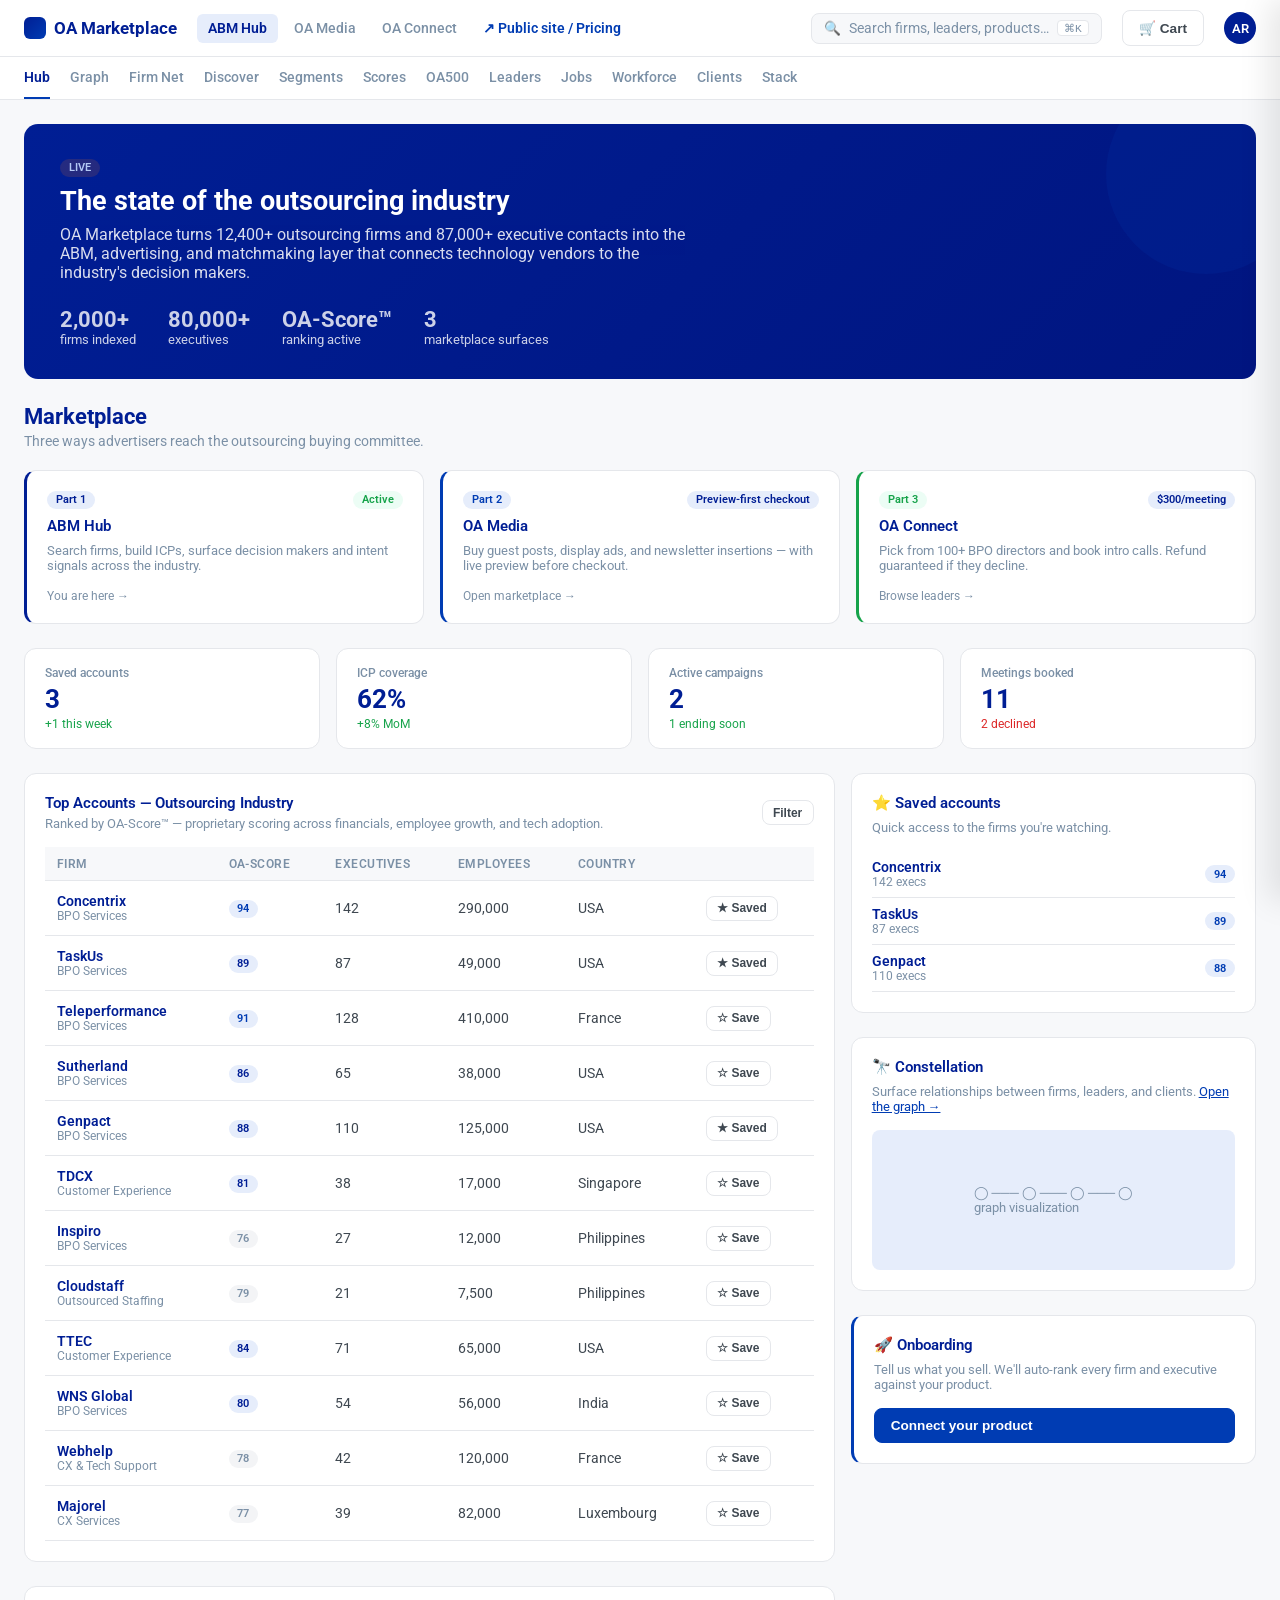
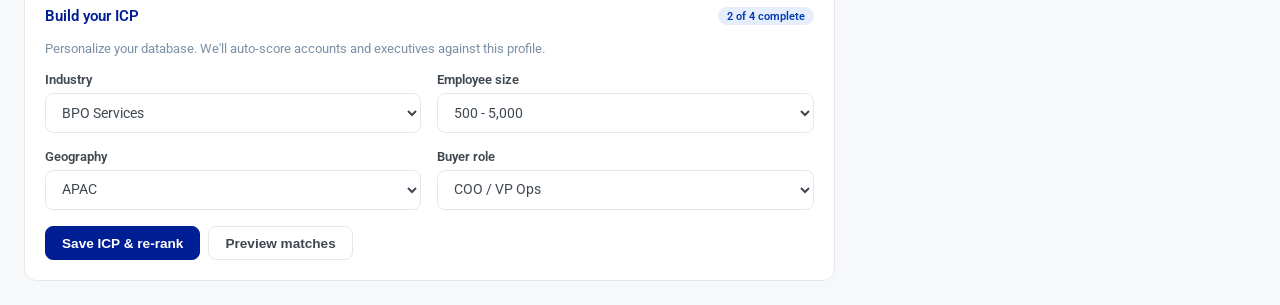
==== index.html @ 130de2b9 "Initial OA Marketplace prototype" ====
<!doctype html>
<html lang="en">
<head>
  <meta charset="utf-8" />
  <title>OA Marketplace — ABM Hub</title>
  <meta name="viewport" content="width=device-width, initial-scale=1" />
  <link rel="preconnect" href="https://fonts.googleapis.com">
  <link rel="preconnect" href="https://fonts.gstatic.com" crossorigin>
  <link href="https://fonts.googleapis.com/css2?family=Roboto:wght@400;500;700;900&display=swap" rel="stylesheet">
  <link rel="stylesheet" href="shared.css" />
</head>
<body>
  <div id="oa-topbar-mount"></div>

  <div class="oa-subnav">
    <div class="oa-subnav-inner">
      <a href="#" class="active" onclick="event.preventDefault();showHubTab('hub')">Hub</a>
      <a href="#" onclick="event.preventDefault();showHubTab('graph')">Graph</a>
      <a href="#" onclick="event.preventDefault();showHubTab('firmnet')">Firm Net</a>
      <a href="#" onclick="event.preventDefault();showHubTab('discover')">Discover</a>
      <a href="#" onclick="event.preventDefault();showHubTab('segments')">Segments</a>
      <a href="#" onclick="event.preventDefault();showHubTab('scores')">Scores</a>
      <a href="#" onclick="event.preventDefault();showHubTab('oa500')">OA500</a>
      <a href="#" onclick="event.preventDefault();showHubTab('leaders')">Leaders</a>
      <a href="#" onclick="event.preventDefault();showHubTab('jobs')">Jobs</a>
      <a href="#" onclick="event.preventDefault();showHubTab('workforce')">Workforce</a>
      <a href="#" onclick="event.preventDefault();showHubTab('clients')">Clients</a>
      <a href="#" onclick="event.preventDefault();showHubTab('stack')">Stack</a>
    </div>
  </div>

  <div class="oa-page">

    <!-- Hub tab content -->
    <div id="hub-tab" class="hub-tab">
      <div class="oa-hero">
        <span class="oa-badge oa-badge-orange" style="background:rgba(249,115,22,0.15);color:#B3C8F5">LIVE</span>
        <h1 style="margin-top:0.5rem">The state of the outsourcing industry</h1>
        <p>OA Marketplace turns 12,400+ outsourcing firms and 87,000+ executive contacts into the ABM, advertising, and matchmaking layer that connects technology vendors to the industry's decision makers.</p>
        <div class="oa-hero-stats">
          <div class="oa-hero-stat"><strong>2,000+</strong>firms indexed</div>
          <div class="oa-hero-stat"><strong>80,000+</strong>executives</div>
          <div class="oa-hero-stat"><strong>OA-Score™</strong>ranking active</div>
          <div class="oa-hero-stat"><strong>3</strong>marketplace surfaces</div>
        </div>
      </div>

      <!-- Marketplace shortcuts -->
      <h2 class="oa-section-title">Marketplace</h2>
      <p class="oa-section-sub">Three ways advertisers reach the outsourcing buying committee.</p>
      <div class="oa-grid oa-grid-3 oa-mb-3">
        <a href="index.html" class="oa-card" style="text-decoration:none;border-left:3px solid #001E94">
          <div class="oa-flex-between oa-mb-1">
            <span class="oa-badge">Part 1</span>
            <span class="oa-badge oa-badge-green">Active</span>
          </div>
          <h3 class="oa-card-title">ABM Hub</h3>
          <p class="oa-card-sub">Search firms, build ICPs, surface decision makers and intent signals across the industry.</p>
          <div class="oa-text-xs oa-text-muted">You are here →</div>
        </a>
        <a href="marketplace.html" class="oa-card" style="text-decoration:none;border-left:3px solid #003CB3">
          <div class="oa-flex-between oa-mb-1">
            <span class="oa-badge oa-badge-orange">Part 2</span>
            <span class="oa-badge">Preview-first checkout</span>
          </div>
          <h3 class="oa-card-title">OA Media</h3>
          <p class="oa-card-sub">Buy guest posts, display ads, and newsletter insertions — with live preview before checkout.</p>
          <div class="oa-text-xs oa-text-muted">Open marketplace →</div>
        </a>
        <a href="meetings.html" class="oa-card" style="text-decoration:none;border-left:3px solid #16A34A">
          <div class="oa-flex-between oa-mb-1">
            <span class="oa-badge oa-badge-green">Part 3</span>
            <span class="oa-badge">$300/meeting</span>
          </div>
          <h3 class="oa-card-title">OA Connect</h3>
          <p class="oa-card-sub">Pick from 100+ BPO directors and book intro calls. Refund guaranteed if they decline.</p>
          <div class="oa-text-xs oa-text-muted">Browse leaders →</div>
        </a>
      </div>

      <!-- Stats -->
      <div class="oa-grid oa-grid-4 oa-mb-3">
        <div class="oa-stat">
          <div class="oa-stat-label">Saved accounts</div>
          <div class="oa-stat-value">3</div>
          <div class="oa-stat-delta">+1 this week</div>
        </div>
        <div class="oa-stat">
          <div class="oa-stat-label">ICP coverage</div>
          <div class="oa-stat-value">62%</div>
          <div class="oa-stat-delta">+8% MoM</div>
        </div>
        <div class="oa-stat">
          <div class="oa-stat-label">Active campaigns</div>
          <div class="oa-stat-value">2</div>
          <div class="oa-stat-delta">1 ending soon</div>
        </div>
        <div class="oa-stat">
          <div class="oa-stat-label">Meetings booked</div>
          <div class="oa-stat-value">11</div>
          <div class="oa-stat-delta down">2 declined</div>
        </div>
      </div>

      <!-- Two-column main area -->
      <div class="oa-grid oa-grid-3" style="grid-template-columns: 2fr 1fr">

        <!-- Accounts column -->
        <div>
          <div class="oa-card">
            <div class="oa-flex-between oa-mb-2">
              <div>
                <h3 class="oa-card-title" style="margin:0">Top Accounts — Outsourcing Industry</h3>
                <p class="oa-card-sub" style="margin:0.25rem 0 0 0">Ranked by OA-Score™ — proprietary scoring across financials, employee growth, and tech adoption.</p>
              </div>
              <button class="oa-btn oa-btn-sm">Filter</button>
            </div>
            <table class="oa-table">
              <thead><tr><th>Firm</th><th>OA-Score</th><th>Executives</th><th>Employees</th><th>Country</th><th></th></tr></thead>
              <tbody id="accounts-tbody"></tbody>
            </table>
          </div>

          <!-- ICP Builder -->
          <div class="oa-card oa-mt-3">
            <div class="oa-flex-between oa-mb-2">
              <h3 class="oa-card-title" style="margin:0">Build your ICP</h3>
              <span class="oa-badge oa-badge-orange">2 of 4 complete</span>
            </div>
            <p class="oa-card-sub">Personalize your database. We'll auto-score accounts and executives against this profile.</p>
            <div class="oa-grid oa-grid-2">
              <div><label class="oa-label">Industry</label><select class="oa-select"><option>BPO Services</option><option>Customer Experience</option><option>IT Outsourcing</option><option>F&A Outsourcing</option></select></div>
              <div><label class="oa-label">Employee size</label><select class="oa-select"><option>500 - 5,000</option><option>5,000 - 50,000</option><option>50,000+</option></select></div>
              <div><label class="oa-label">Geography</label><select class="oa-select"><option>APAC</option><option>EMEA</option><option>Americas</option><option>Global</option></select></div>
              <div><label class="oa-label">Buyer role</label><select class="oa-select"><option>COO / VP Ops</option><option>CX leader</option><option>Procurement</option><option>WFM lead</option></select></div>
            </div>
            <div class="oa-mt-2 oa-flex-center">
              <button class="oa-btn oa-btn-primary">Save ICP & re-rank</button>
              <button class="oa-btn">Preview matches</button>
            </div>
          </div>
        </div>

        <!-- Right rail -->
        <div>
          <div class="oa-card">
            <h3 class="oa-card-title">⭐ Saved accounts</h3>
            <p class="oa-card-sub">Quick access to the firms you're watching.</p>
            <div id="saved-list"></div>
          </div>

          <div class="oa-card oa-mt-3">
            <h3 class="oa-card-title">🔭 Constellation</h3>
            <p class="oa-card-sub">Surface relationships between firms, leaders, and clients. <a href="#" style="color:var(--oa-orange)">Open the graph →</a></p>
            <div style="height:140px;background:linear-gradient(135deg,var(--oa-navy-50),var(--oa-orange-50));border-radius:8px;display:flex;align-items:center;justify-content:center;color:var(--oa-muted);font-size:0.8rem">
              ◯ ─── ◯ ─── ◯ ─── ◯<br>graph visualization
            </div>
          </div>

          <div class="oa-card oa-mt-3" style="border-left:3px solid var(--oa-orange)">
            <h3 class="oa-card-title">🚀 Onboarding</h3>
            <p class="oa-card-sub">Tell us what you sell. We'll auto-rank every firm and executive against your product.</p>
            <button class="oa-btn oa-btn-accent oa-w-full">Connect your product</button>
          </div>
        </div>
      </div>
    </div>

    <!-- Other tab content (stub) -->
    <div id="other-tab" class="hub-tab" style="display:none">
      <div class="oa-card" style="text-align:center;padding:4rem 2rem">
        <h2 class="oa-section-title" id="other-tab-title">Section</h2>
        <p class="oa-section-sub">This tab exists in the production build. The prototype focuses on Hub + the two marketplace surfaces.</p>
        <button class="oa-btn oa-btn-primary" onclick="showHubTab('hub')">← Back to Hub</button>
      </div>
    </div>

  </div>

  <div id="oa-cart-drawer-mount"></div>

  <script src="shared.js"></script>
  <script>
    initShell('hub');

    // Populate accounts table
    const tbody = document.getElementById('accounts-tbody');
    tbody.innerHTML = ACCOUNTS.map(a => `
      <tr>
        <td>
          <div style="font-weight:600;color:var(--oa-navy)">${a.name}</div>
          <div class="oa-text-xs oa-text-muted">${a.industry}</div>
        </td>
        <td>
          <span class="oa-badge ${a.score >= 90 ? 'oa-badge-orange' : a.score >= 80 ? '' : 'oa-badge-gray'}">${a.score}</span>
        </td>
        <td>${a.executives}</td>
        <td>${a.employees.toLocaleString()}</td>
        <td><span class="oa-text-sm">${a.country}</span></td>
        <td><button class="oa-btn oa-btn-sm">${a.saved ? '★ Saved' : '☆ Save'}</button></td>
      </tr>
    `).join('');

    // Saved accounts side panel
    document.getElementById('saved-list').innerHTML = ACCOUNTS.filter(a => a.saved).map(a => `
      <div class="oa-flex-between" style="padding:0.5rem 0;border-bottom:1px solid var(--oa-border)">
        <div>
          <div style="font-weight:600;font-size:0.85rem;color:var(--oa-navy)">${a.name}</div>
          <div class="oa-text-xs oa-text-muted">${a.executives} execs</div>
        </div>
        <span class="oa-badge oa-badge-orange">${a.score}</span>
      </div>
    `).join('');

    function showHubTab(name) {
      document.querySelectorAll('.oa-subnav a').forEach(a => a.classList.remove('active'));
      event && event.target && event.target.classList.add('active');
      const hub = document.getElementById('hub-tab');
      const other = document.getElementById('other-tab');
      if (name === 'hub') {
        hub.style.display = 'block';
        other.style.display = 'none';
      } else {
        hub.style.display = 'none';
        other.style.display = 'block';
        document.getElementById('other-tab-title').textContent = name.charAt(0).toUpperCase() + name.slice(1);
      }
    }
  </script>
</body>
</html>
---- shared.css ----
/* OA Marketplace — shared styles */
:root {
  --oa-navy: #001E94;
  --oa-navy-700: #001580;
  --oa-navy-50: #E6EDFB;
  --oa-orange: #003CB3;
  --oa-orange-50: #E6EDFB;
  --oa-yellow: #FFDF53;
  --oa-green: #16A34A;
  --oa-red: #DC2626;
  --oa-bg: #F7F8FA;
  --oa-border: #E5E7EB;
  --oa-text: #3F4851;
  --oa-muted: #7B90A6;
}

* { box-sizing: border-box; }

body {
  font-family: 'Roboto', -apple-system, BlinkMacSystemFont, 'Segoe UI', Roboto, sans-serif;
  color: var(--oa-text);
  background: var(--oa-bg);
  margin: 0;
  -webkit-font-smoothing: antialiased;
}

a { color: inherit; }

/* Top navigation */
.oa-topbar {
  background: white;
  border-bottom: 1px solid var(--oa-border);
  position: sticky;
  top: 0;
  z-index: 50;
}
.oa-topbar-inner {
  max-width: 1400px;
  margin: 0 auto;
  display: flex;
  align-items: center;
  gap: 1.25rem;
  padding: 0.65rem 1.5rem;
}
.oa-logo {
  display: flex;
  align-items: center;
  gap: 0.5rem;
  font-weight: 700;
  color: var(--oa-navy);
  text-decoration: none;
  font-size: 1.05rem;
}
.oa-logo-dot {
  width: 22px;
  height: 22px;
  border-radius: 6px;
  background: linear-gradient(135deg, var(--oa-navy), var(--oa-orange));
}
.oa-nav {
  display: flex;
  align-items: center;
  gap: 0.25rem;
  flex: 1;
  overflow-x: auto;
}
.oa-nav a {
  padding: 0.4rem 0.7rem;
  border-radius: 6px;
  font-size: 0.85rem;
  font-weight: 500;
  color: var(--oa-muted);
  text-decoration: none;
  white-space: nowrap;
}
.oa-nav a:hover { background: var(--oa-navy-50); color: var(--oa-navy); }
.oa-nav a.active { background: var(--oa-navy-50); color: var(--oa-navy); font-weight: 600; }

.oa-search {
  display: flex;
  align-items: center;
  gap: 0.5rem;
  background: var(--oa-bg);
  border: 1px solid var(--oa-border);
  border-radius: 8px;
  padding: 0.4rem 0.75rem;
  font-size: 0.85rem;
  color: var(--oa-muted);
  min-width: 220px;
}
.oa-search-kbd {
  margin-left: auto;
  padding: 0.05rem 0.4rem;
  background: white;
  border: 1px solid var(--oa-border);
  border-radius: 4px;
  font-size: 0.7rem;
  font-family: ui-monospace, Menlo, monospace;
}

.oa-user-pill {
  width: 32px; height: 32px;
  border-radius: 50%;
  background: var(--oa-navy);
  color: white;
  display: flex; align-items: center; justify-content: center;
  font-size: 0.8rem; font-weight: 600;
}

/* Sub navigation (section tabs) */
.oa-subnav {
  background: white;
  border-bottom: 1px solid var(--oa-border);
}
.oa-subnav-inner {
  max-width: 1400px;
  margin: 0 auto;
  padding: 0 1.5rem;
  display: flex;
  gap: 1.25rem;
  overflow-x: auto;
}
.oa-subnav a {
  padding: 0.75rem 0;
  font-size: 0.85rem;
  color: var(--oa-muted);
  text-decoration: none;
  border-bottom: 2px solid transparent;
  white-space: nowrap;
  font-weight: 500;
}
.oa-subnav a.active { color: var(--oa-navy); border-bottom-color: var(--oa-orange); font-weight: 600; }
.oa-subnav a:hover { color: var(--oa-navy); }

/* Layout */
.oa-page {
  max-width: 1400px;
  margin: 0 auto;
  padding: 1.5rem;
}

.oa-grid { display: grid; gap: 1rem; }
.oa-grid-2 { grid-template-columns: repeat(2, 1fr); }
.oa-grid-3 { grid-template-columns: repeat(3, 1fr); }
.oa-grid-4 { grid-template-columns: repeat(4, 1fr); }
@media (max-width: 900px) {
  .oa-grid-2, .oa-grid-3, .oa-grid-4 { grid-template-columns: 1fr; }
}

/* Cards */
.oa-card {
  background: white;
  border: 1px solid var(--oa-border);
  border-radius: 12px;
  padding: 1.25rem;
}
.oa-card-title {
  font-size: 0.95rem;
  font-weight: 600;
  margin: 0 0 0.5rem 0;
  color: var(--oa-navy);
}
.oa-card-sub {
  font-size: 0.8rem;
  color: var(--oa-muted);
  margin: 0 0 1rem 0;
}

/* Buttons */
.oa-btn {
  display: inline-flex;
  align-items: center;
  gap: 0.4rem;
  padding: 0.55rem 1rem;
  border-radius: 8px;
  font-size: 0.85rem;
  font-weight: 600;
  border: 1px solid transparent;
  cursor: pointer;
  text-decoration: none;
  transition: all 0.15s;
  background: white;
  color: var(--oa-text);
  border-color: var(--oa-border);
}
.oa-btn:hover { background: var(--oa-bg); }
.oa-btn-primary {
  background: var(--oa-navy);
  color: white;
  border-color: var(--oa-navy);
}
.oa-btn-primary:hover { background: var(--oa-navy-700); }
.oa-btn-accent {
  background: var(--oa-orange);
  color: white;
  border-color: var(--oa-orange);
}
.oa-btn-accent:hover { filter: brightness(0.95); }
.oa-btn-sm { padding: 0.3rem 0.65rem; font-size: 0.75rem; }
.oa-btn-lg { padding: 0.75rem 1.25rem; font-size: 0.95rem; }

/* Form controls */
.oa-input, .oa-textarea, .oa-select {
  width: 100%;
  padding: 0.6rem 0.75rem;
  border: 1px solid var(--oa-border);
  border-radius: 8px;
  font-size: 0.9rem;
  font-family: inherit;
  background: white;
  color: var(--oa-text);
}
.oa-textarea { min-height: 180px; resize: vertical; line-height: 1.5; }
.oa-input:focus, .oa-textarea:focus, .oa-select:focus {
  outline: none;
  border-color: var(--oa-navy);
  box-shadow: 0 0 0 3px rgba(11, 42, 74, 0.1);
}
.oa-label {
  display: block;
  font-size: 0.8rem;
  font-weight: 600;
  margin-bottom: 0.35rem;
  color: var(--oa-text);
}
.oa-help { font-size: 0.75rem; color: var(--oa-muted); margin-top: 0.25rem; }

/* Badges & pills */
.oa-badge {
  display: inline-flex;
  align-items: center;
  gap: 0.3rem;
  padding: 0.15rem 0.55rem;
  border-radius: 999px;
  font-size: 0.7rem;
  font-weight: 600;
  background: var(--oa-navy-50);
  color: var(--oa-navy);
}
.oa-badge-orange { background: var(--oa-orange-50); color: var(--oa-orange); }
.oa-badge-green { background: #ECFDF5; color: var(--oa-green); }
.oa-badge-red { background: #FEF2F2; color: var(--oa-red); }
.oa-badge-gray { background: #F3F4F6; color: var(--oa-muted); }

/* Stat cards */
.oa-stat {
  background: white;
  border: 1px solid var(--oa-border);
  border-radius: 12px;
  padding: 1.1rem 1.25rem;
}
.oa-stat-label { font-size: 0.75rem; color: var(--oa-muted); font-weight: 500; }
.oa-stat-value { font-size: 1.6rem; font-weight: 700; color: var(--oa-navy); margin: 0.25rem 0 0.15rem 0; }
.oa-stat-delta { font-size: 0.75rem; color: var(--oa-green); }
.oa-stat-delta.down { color: var(--oa-red); }

/* Table */
.oa-table { width: 100%; border-collapse: separate; border-spacing: 0; font-size: 0.85rem; }
.oa-table th {
  text-align: left;
  padding: 0.6rem 0.75rem;
  font-weight: 600;
  font-size: 0.75rem;
  text-transform: uppercase;
  letter-spacing: 0.04em;
  color: var(--oa-muted);
  border-bottom: 1px solid var(--oa-border);
  background: var(--oa-bg);
}
.oa-table td {
  padding: 0.75rem;
  border-bottom: 1px solid var(--oa-border);
}
.oa-table tr:hover td { background: #FAFBFC; }

/* Section title */
.oa-section-title { font-size: 1.4rem; font-weight: 700; color: var(--oa-navy); margin: 0 0 0.25rem 0; }
.oa-section-sub { font-size: 0.9rem; color: var(--oa-muted); margin: 0 0 1.25rem 0; }

/* Modal */
.oa-modal-backdrop {
  position: fixed;
  inset: 0;
  background: rgba(11, 42, 74, 0.5);
  display: none;
  align-items: center;
  justify-content: center;
  z-index: 100;
  padding: 2rem;
}
.oa-modal-backdrop.open { display: flex; }
.oa-modal {
  background: white;
  border-radius: 14px;
  max-width: 540px;
  width: 100%;
  max-height: 90vh;
  overflow-y: auto;
  padding: 1.75rem;
  box-shadow: 0 20px 60px rgba(0,0,0,0.2);
}

/* Draft input mode picker (guest post) */
.oa-draft-modes {
  display: grid;
  grid-template-columns: 1fr;
  gap: 0.5rem;
}
.oa-draft-mode-btn {
  display: flex;
  gap: 0.85rem;
  align-items: center;
  text-align: left;
  background: white;
  border: 1px solid var(--oa-border);
  border-radius: 8px;
  padding: 0.85rem 1rem;
  cursor: pointer;
  font-family: inherit;
  width: 100%;
  transition: all 0.15s;
}
.oa-draft-mode-btn:hover {
  border-color: var(--oa-navy);
  background: var(--oa-navy-50);
}
.oa-draft-mode-btn .icon { font-size: 1.4rem; flex-shrink: 0; }
.oa-draft-mode-btn .body strong { color: var(--oa-navy); display: block; font-size: 0.9rem; font-weight: 700; }
.oa-draft-mode-btn .body .sub { font-size: 0.75rem; color: var(--oa-muted); margin-top: 0.15rem; line-height: 1.4; }
.oa-draft-mode-btn .arrow { margin-left: auto; color: var(--oa-muted); font-size: 1.1rem; }
.oa-draft-panel { margin-top: 0.5rem; }

/* Overview tile + preview pattern (marketplace.html overview tab) */
.oa-overview-tile {
  display: flex;
  align-items: flex-start;
  gap: 0.85rem;
  padding: 0.85rem 1rem;
  background: white;
  border: 1px solid var(--oa-border);
  border-left: 4px solid var(--oa-border);
  border-radius: 10px;
  cursor: pointer;
  margin-bottom: 0.6rem;
  transition: all 0.15s;
}
.oa-overview-tile:hover {
  border-color: var(--oa-navy);
  background: var(--oa-navy-50);
}
.oa-overview-tile.selected {
  border-color: var(--oa-orange);
  background: var(--oa-orange-50);
  box-shadow: 0 4px 14px rgba(249, 115, 22, 0.18);
}
/* Inverted variant — for "Premium Bundle" 7th tile */
.oa-overview-tile.inverted {
  background: linear-gradient(135deg, var(--oa-navy) 0%, #002080 100%);
  border-color: var(--oa-navy);
  color: white;
  position: relative;
  overflow: hidden;
}
.oa-overview-tile.inverted::after {
  content: "";
  position: absolute; right: -40px; top: -40px;
  width: 120px; height: 120px;
  border-radius: 50%;
  background: var(--oa-orange);
  opacity: 0.18;
  pointer-events: none;
}
.oa-overview-tile.inverted .oa-overview-tile-badge { color: #6B92E5; }
.oa-overview-tile.inverted .oa-overview-tile-title { color: white; }
.oa-overview-tile.inverted .oa-overview-tile-desc { color: rgba(255,255,255,0.78); }
.oa-overview-tile.inverted .oa-overview-tile-price { color: white; }
.oa-overview-tile.inverted .oa-overview-tile-price-unit { color: rgba(255,255,255,0.65); }
.oa-overview-tile.inverted:hover { background: linear-gradient(135deg, #002080 0%, #002080 100%); border-color: var(--oa-orange); }
.oa-overview-tile.inverted.selected {
  border-color: var(--oa-orange);
  box-shadow: 0 8px 24px rgba(11, 42, 74, 0.25);
}

/* Bundle tier cards (Premium Bundle product page) */
.bundle-tier-grid {
  display: grid;
  grid-template-columns: repeat(3, 1fr);
  gap: 1.25rem;
  align-items: stretch;
}
@media (max-width: 900px) { .bundle-tier-grid { grid-template-columns: 1fr; } }
.bundle-tier {
  background: white;
  border: 1px solid var(--oa-border);
  border-radius: 14px;
  padding: 1.75rem 1.5rem;
  display: flex; flex-direction: column;
  position: relative;
}
.bundle-tier.popular { border-color: var(--oa-orange); border-width: 2px; transform: translateY(-6px); box-shadow: 0 12px 32px rgba(249,115,22,0.18); }
.bundle-tier.premium { background: linear-gradient(135deg, var(--oa-navy) 0%, #002080 100%); color: white; border-color: var(--oa-navy); }
.bundle-tier.premium h3, .bundle-tier.premium .price { color: white; }
.bundle-tier-badge {
  position: absolute;
  top: -12px; left: 50%; transform: translateX(-50%);
  background: var(--oa-orange); color: white;
  padding: 0.25rem 0.85rem;
  border-radius: 999px;
  font-size: 0.7rem; font-weight: 700;
  letter-spacing: 0.06em; text-transform: uppercase;
  white-space: nowrap;
}
.bundle-tier-eyebrow {
  font-size: 0.72rem;
  letter-spacing: 0.08em;
  text-transform: uppercase;
  font-weight: 700;
  color: var(--oa-muted);
  margin-bottom: 0.4rem;
}
.bundle-tier.premium .bundle-tier-eyebrow { color: #6B92E5; }
.bundle-tier h3 {
  font-size: 1.3rem;
  font-weight: 800;
  color: var(--oa-navy);
  margin: 0 0 0.5rem 0;
}
.bundle-tier .price-block { margin: 0.4rem 0 1.25rem 0; }
.bundle-tier .price {
  font-size: 2.2rem;
  font-weight: 800;
  color: var(--oa-navy);
  letter-spacing: -0.02em;
  line-height: 1.1;
}
.bundle-tier .price-period {
  font-size: 0.85rem;
  color: var(--oa-muted);
  font-weight: 500;
  margin-left: 0.25rem;
}
.bundle-tier.premium .price-period { color: rgba(255,255,255,0.65); }
.bundle-tier .price-equiv {
  font-size: 0.75rem;
  color: var(--oa-muted);
  margin-top: 0.25rem;
}
.bundle-tier.premium .price-equiv { color: rgba(255,255,255,0.6); }
.bundle-tier .save-pill {
  display: inline-block;
  background: var(--oa-orange-50);
  color: var(--oa-orange);
  padding: 0.2rem 0.55rem;
  border-radius: 999px;
  font-size: 0.7rem;
  font-weight: 700;
  margin-top: 0.5rem;
}
.bundle-tier.premium .save-pill { background: rgba(249,115,22,0.18); color: #6B92E5; }
.bundle-tier-desc {
  font-size: 0.85rem;
  color: var(--oa-muted);
  line-height: 1.55;
  margin-bottom: 1.25rem;
  min-height: 2.5em;
}
.bundle-tier.premium .bundle-tier-desc { color: rgba(255,255,255,0.72); }
.bundle-tier ul {
  list-style: none;
  padding: 0;
  margin: 0 0 1.5rem 0;
  flex: 1;
}
.bundle-tier ul li {
  position: relative;
  padding: 0.45rem 0 0.45rem 1.6rem;
  font-size: 0.85rem;
  border-bottom: 1px dashed var(--oa-border);
  line-height: 1.45;
}
.bundle-tier ul li:last-child { border-bottom: none; }
.bundle-tier.premium ul li { border-bottom-color: rgba(255,255,255,0.1); }
.bundle-tier ul li::before {
  content: "✓";
  position: absolute; left: 0; top: 0.5rem;
  width: 20px; height: 20px;
  background: var(--oa-orange);
  color: white;
  border-radius: 50%;
  display: flex; align-items: center; justify-content: center;
  font-size: 0.7rem; font-weight: 800;
}
.bundle-tier ul li.bonus::before { background: var(--oa-green); }
.bundle-tier .cta-btn {
  display: block;
  width: 100%;
  text-align: center;
  padding: 0.85rem 1rem;
  border-radius: 8px;
  font-weight: 700;
  font-size: 0.92rem;
  text-decoration: none;
  border: 2px solid var(--oa-navy);
  color: var(--oa-navy);
  background: white;
  cursor: pointer;
  transition: all 0.15s;
}
.bundle-tier .cta-btn:hover { background: var(--oa-navy); color: white; }
.bundle-tier.popular .cta-btn {
  background: var(--oa-orange);
  border-color: var(--oa-orange);
  color: white;
}
.bundle-tier.popular .cta-btn:hover { filter: brightness(0.92); }
.bundle-tier.premium .cta-btn {
  background: var(--oa-orange);
  border-color: var(--oa-orange);
  color: white;
}
.oa-overview-tile-body { flex: 1; min-width: 0; }
.oa-overview-tile-badge {
  font-size: 0.65rem; letter-spacing: 0.05em;
  text-transform: uppercase; font-weight: 700;
  margin-bottom: 0.3rem;
}
.oa-overview-tile-title {
  font-size: 0.95rem;
  font-weight: 700;
  color: var(--oa-navy);
  margin: 0 0 0.2rem 0;
}
.oa-overview-tile-desc {
  font-size: 0.78rem;
  color: var(--oa-muted);
  margin: 0;
  line-height: 1.45;
}
.oa-overview-tile-price {
  font-size: 1.05rem;
  font-weight: 800;
  color: var(--oa-navy);
  white-space: nowrap;
  margin-top: 0.1rem;
}
.oa-overview-tile-price-unit {
  font-size: 0.7rem;
  font-weight: 500;
  color: var(--oa-muted);
}

.oa-overview-preview {
  background: white;
  border: 1px solid var(--oa-border);
  border-radius: 14px;
  padding: 2rem;
  position: sticky;
  top: 1.5rem;
}
.oa-overview-preview-head {
  display: flex; align-items: center; justify-content: space-between;
  padding-bottom: 1.25rem;
  margin-bottom: 1.25rem;
  border-bottom: 1px solid var(--oa-border);
}
.oa-overview-preview-name {
  font-size: 1.5rem;
  font-weight: 800;
  color: var(--oa-navy);
  margin: 0;
  letter-spacing: -0.01em;
}
.oa-overview-preview-price-wrap { text-align: right; }
.oa-overview-preview-price {
  font-size: 1.7rem;
  font-weight: 800;
  color: var(--oa-navy);
  letter-spacing: -0.02em;
}
.oa-overview-preview-unit {
  display: block;
  font-size: 0.75rem;
  color: var(--oa-muted);
  font-weight: 500;
  margin-top: 0.15rem;
}
.oa-overview-preview-desc {
  font-size: 0.95rem;
  color: var(--oa-text);
  line-height: 1.6;
  margin: 0 0 1.5rem 0;
}
.oa-overview-preview-bullets-label {
  font-size: 0.72rem;
  font-weight: 700;
  letter-spacing: 0.06em;
  text-transform: uppercase;
  color: var(--oa-muted);
  margin-bottom: 0.5rem;
}
.oa-overview-preview-bullets {
  list-style: none;
  padding: 0;
  margin: 0 0 1.75rem 0;
}
.oa-overview-preview-bullets li {
  font-size: 0.9rem;
  padding: 0.5rem 0 0.5rem 1.75rem;
  position: relative;
  border-bottom: 1px dashed var(--oa-border);
  color: var(--oa-text);
}
.oa-overview-preview-bullets li:last-child { border-bottom: none; }
.oa-overview-preview-bullets li::before {
  content: "✓";
  position: absolute; left: 0; top: 0.5rem;
  width: 20px; height: 20px;
  background: var(--oa-orange);
  color: white;
  border-radius: 50%;
  display: flex; align-items: center; justify-content: center;
  font-size: 0.7rem; font-weight: 700;
}

/* Top-list compact catalog rows */
.oa-tl-row {
  display: flex;
  gap: 0.6rem;
  align-items: center;
  padding: 0.6rem 0.7rem;
  border: 1px solid var(--oa-border);
  border-radius: 7px;
  margin-bottom: 0.4rem;
  cursor: pointer;
  transition: all 0.15s;
  background: white;
}
.oa-tl-row:hover { border-color: var(--oa-navy); background: var(--oa-navy-50); }
.oa-tl-row.selected { border-color: var(--oa-orange); background: var(--oa-orange-50); border-width: 2px; padding: calc(0.6rem - 1px) calc(0.7rem - 1px); }
.oa-tl-row-body { flex: 1; min-width: 0; }
.oa-tl-row-title { display:block; color: var(--oa-navy); font-size: 0.82rem; line-height: 1.3; font-weight: 700; }
.oa-tl-row-meta { font-size: 0.7rem; color: var(--oa-muted); margin-top: 0.15rem; }
.oa-tl-row-price { font-size: 0.9rem; color: var(--oa-navy); font-weight: 700; white-space: nowrap; }
.oa-tl-divider {
  display: flex; align-items: center; gap: 0.5rem;
  margin: 1rem 0;
  font-size: 0.7rem; font-weight: 700;
  color: var(--oa-muted); letter-spacing: 0.1em;
}
.oa-tl-divider::before, .oa-tl-divider::after {
  content: ""; flex: 1; height: 1px; background: var(--oa-border);
}

/* Inverted card (dark surface) — used for the editorial checklist block */
.oa-card-inverted {
  background: var(--oa-navy);
  border-color: var(--oa-navy);
  color: white;
}
.oa-card-inverted .oa-card-title { color: white; }
.oa-card-inverted .oa-checklist li { border-bottom-color: rgba(255,255,255,0.15); }
.oa-card-inverted .oa-check-label { color: white; }
.oa-card-inverted .oa-check-detail { color: rgba(255,255,255,0.65); }
/* Inverted card extensions for forms */
.oa-card-inverted h2, .oa-card-inverted h3 { color: white !important; }
.oa-card-inverted p { color: rgba(255,255,255,0.78) !important; }
.oa-card-inverted .oa-label { color: white; }
.oa-card-inverted .reg-help, .oa-card-inverted .oa-help { color: rgba(255,255,255,0.6) !important; }
.oa-card-inverted .reg-required { color: #6B92E5 !important; }
.oa-card-inverted a { color: #6B92E5; }

/* Checklist */
.oa-checklist { list-style: none; padding: 0; margin: 0; }
.oa-checklist li {
  display: flex;
  align-items: flex-start;
  gap: 0.6rem;
  padding: 0.5rem 0;
  border-bottom: 1px dashed var(--oa-border);
  font-size: 0.85rem;
}
.oa-checklist li:last-child { border-bottom: none; }
.oa-check-icon {
  width: 20px; height: 20px;
  border-radius: 50%;
  display: inline-flex; align-items: center; justify-content: center;
  flex-shrink: 0;
  font-size: 0.7rem;
  font-weight: 700;
  margin-top: 0.05rem;
}
.oa-check-pass { background: #DCFCE7; color: var(--oa-green); }
.oa-check-fail { background: #FEE2E2; color: var(--oa-red); }
.oa-check-warn { background: #FEF3C7; color: #B45309; }
.oa-check-label { font-weight: 500; }
.oa-check-detail { font-size: 0.75rem; color: var(--oa-muted); margin-top: 0.1rem; }

/* ============================================================ */
/* OA ARTICLE PAGE preview — matches outsourceaccelerator.com    */
/* ============================================================ */
.oa-oapage {
  background: white;
  border: 1px solid var(--oa-border);
  border-radius: 12px;
  overflow: hidden;
  font-family: 'Roboto', sans-serif;
  box-shadow: 0 4px 18px rgba(0,0,0,0.06);
}
.oa-oapage-notif {
  background: #002080;
  color: white;
  padding: 0.45rem 1.5rem;
  font-size: 0.75rem;
  text-align: center;
}
.oa-oapage-notif a { color: #6B92E5; text-decoration: underline; font-weight: 600; }
.oa-oapage-nav {
  background: white;
  border-bottom: 1px solid var(--oa-border);
  padding: 0.85rem 1.5rem;
  display: flex;
  align-items: center;
  gap: 1.25rem;
}
.oa-oapage-nav-logo {
  display: flex; align-items: center; gap: 0.5rem;
  font-weight: 800;
  color: var(--oa-navy);
  font-size: 1rem;
}
.oa-oapage-nav-logo-mark {
  width: 22px; height: 22px;
  background: var(--oa-navy);
  color: white;
  border-radius: 4px;
  display: flex; align-items: center; justify-content: center;
  font-size: 0.7rem; font-weight: 800;
  font-family: ui-monospace, Menlo, monospace;
}
.oa-oapage-nav-menu {
  display: flex; gap: 1.25rem;
  font-size: 0.85rem;
  color: var(--oa-text);
  margin-left: 1rem;
  flex: 1;
}
.oa-oapage-nav-menu a { text-decoration: none; color: inherit; font-weight: 500; }
.oa-oapage-nav-ctas { display: flex; gap: 0.6rem; align-items: center; }
.oa-oapage-nav-cta {
  font-size: 0.8rem;
  font-weight: 600;
  padding: 0.4rem 0.85rem;
  border-radius: 6px;
  text-decoration: none;
}
.oa-oapage-nav-cta.outline { color: var(--oa-navy); border: 1px solid var(--oa-navy); }
.oa-oapage-nav-cta.solid { background: var(--oa-orange); color: white; }

.oa-oapage-breadcrumb {
  padding: 1rem 2rem 0;
  font-size: 0.75rem;
  color: var(--oa-muted);
}
.oa-oapage-breadcrumb a { color: var(--oa-muted); text-decoration: none; }

.oa-oapage-body {
  display: grid;
  grid-template-columns: 1fr 280px;
  gap: 2rem;
  padding: 1.25rem 2rem 2rem;
}
@media (max-width: 900px) { .oa-oapage-body { grid-template-columns: 1fr; } }

.oa-oapage-main { min-width: 0; }
.oa-oapage-share {
  display: flex; gap: 0.4rem;
  margin-bottom: 1rem;
}
.oa-oapage-share-btn {
  width: 32px; height: 32px;
  border-radius: 50%;
  background: var(--oa-bg);
  border: 1px solid var(--oa-border);
  display: inline-flex; align-items: center; justify-content: center;
  font-size: 0.8rem;
  color: var(--oa-muted);
  cursor: pointer;
}
.oa-oapage-title {
  font-size: 2.05rem;
  font-weight: 800;
  line-height: 1.15;
  color: var(--oa-navy);
  margin: 0 0 1rem 0;
  letter-spacing: -0.01em;
}
.oa-oapage-byline {
  display: flex; align-items: center; gap: 0.65rem;
  font-size: 0.85rem;
  color: var(--oa-muted);
  margin-bottom: 1.25rem;
  padding-bottom: 1.25rem;
  border-bottom: 1px solid var(--oa-border);
  flex-wrap: wrap;
}
.oa-oapage-byline .pub-mark {
  width: 28px; height: 28px;
  background: var(--oa-navy);
  color: white;
  border-radius: 4px;
  display: inline-flex; align-items: center; justify-content: center;
  font-size: 0.7rem; font-weight: 800;
  font-family: ui-monospace, Menlo, monospace;
}
.oa-oapage-byline strong { color: var(--oa-text); font-weight: 600; }
.oa-oapage-byline .dot::before { content: "·"; margin: 0 0.3rem; }
.oa-oapage-byline a { color: var(--oa-orange); text-decoration: none; font-weight: 600; }
.oa-oapage-hero {
  width: 100%;
  aspect-ratio: 16 / 9;
  background: linear-gradient(135deg, var(--oa-navy-50), var(--oa-orange-50));
  border-radius: 8px;
  margin-bottom: 1.5rem;
  display: flex; align-items: center; justify-content: center;
  color: var(--oa-muted);
  font-size: 0.85rem;
  object-fit: cover;
}
.oa-oapage-content {
  font-size: 1rem;
  line-height: 1.75;
  color: #374151;
}
.oa-oapage-content p { margin: 0 0 1.1rem 0; }
.oa-oapage-content h2 {
  font-size: 1.4rem;
  font-weight: 700;
  color: var(--oa-navy);
  margin: 2rem 0 0.85rem 0;
  letter-spacing: -0.01em;
}
.oa-oapage-content h3 {
  font-size: 1.1rem;
  font-weight: 700;
  color: var(--oa-navy);
  margin: 1.5rem 0 0.5rem 0;
}
.oa-oapage-content a { color: var(--oa-orange); text-decoration: underline; }
.oa-oapage-content ul, .oa-oapage-content ol { margin: 0 0 1.1rem 0; padding-left: 1.5rem; }
.oa-oapage-content li { margin-bottom: 0.4rem; }

.oa-oapage-key-takeaway {
  background: var(--oa-navy-50);
  border-left: 4px solid var(--oa-navy);
  padding: 1.25rem 1.5rem;
  border-radius: 0 8px 8px 0;
  margin: 1.5rem 0;
}
.oa-oapage-key-takeaway-label {
  font-size: 0.7rem;
  font-weight: 700;
  text-transform: uppercase;
  letter-spacing: 0.08em;
  color: var(--oa-navy);
  margin-bottom: 0.4rem;
}
.oa-oapage-key-takeaway-body { font-size: 0.95rem; color: var(--oa-text); line-height: 1.55; margin: 0; }

.oa-oapage-disclaimer {
  margin-top: 2rem;
  padding: 1rem 1.25rem;
  background: var(--oa-bg);
  border-left: 3px solid var(--oa-muted);
  font-size: 0.8rem;
  color: var(--oa-muted);
  border-radius: 0 6px 6px 0;
}

/* Right rail */
.oa-oapage-rail { display: flex; flex-direction: column; gap: 1rem; min-width: 0; }
.oa-oapage-rail-cta {
  border: 1px solid var(--oa-border);
  border-radius: 10px;
  padding: 1.25rem;
  background: white;
}
.oa-oapage-rail-cta.accent {
  background: linear-gradient(135deg, var(--oa-navy), #002080);
  color: white;
  border: none;
}
.oa-oapage-rail-cta h4 { margin: 0 0 0.5rem 0; font-size: 0.95rem; }
.oa-oapage-rail-cta p { font-size: 0.8rem; margin: 0 0 0.85rem 0; line-height: 1.5; opacity: 0.85; }
.oa-oapage-rail-cta .btn {
  display: inline-block;
  background: var(--oa-orange);
  color: white;
  padding: 0.5rem 0.85rem;
  border-radius: 6px;
  font-size: 0.8rem;
  font-weight: 700;
  text-decoration: none;
}

/* Below content */
.oa-oapage-below {
  padding: 0 2rem 2rem;
}
.oa-oapage-calc-cta {
  background: linear-gradient(135deg, var(--oa-navy), #002080);
  color: white;
  border-radius: 12px;
  padding: 1.5rem 2rem;
  display: flex; align-items: center; justify-content: space-between; gap: 1rem;
  margin-bottom: 1.5rem;
}
.oa-oapage-calc-cta h4 { margin: 0 0 0.25rem 0; font-size: 1.05rem; }
.oa-oapage-calc-cta p { margin: 0; opacity: 0.85; font-size: 0.85rem; }
.oa-oapage-calc-cta .btn {
  background: var(--oa-orange);
  color: white;
  padding: 0.6rem 1rem;
  border-radius: 6px;
  font-weight: 700;
  font-size: 0.85rem;
  text-decoration: none;
  white-space: nowrap;
}
.oa-oapage-related {
  border-top: 1px solid var(--oa-border);
  padding-top: 1.5rem;
}
.oa-oapage-related h3 { font-size: 1rem; color: var(--oa-navy); margin: 0 0 1rem 0; }
.oa-oapage-related-grid {
  display: grid;
  grid-template-columns: repeat(3, 1fr);
  gap: 1rem;
}
.oa-oapage-related-card {
  border: 1px solid var(--oa-border);
  border-radius: 8px;
  overflow: hidden;
}
.oa-oapage-related-card-img {
  height: 100px;
  background: linear-gradient(135deg, var(--oa-navy-50), var(--oa-orange-50));
}
.oa-oapage-related-card-body { padding: 0.85rem; }
.oa-oapage-related-card-body h5 { font-size: 0.85rem; color: var(--oa-navy); margin: 0 0 0.25rem 0; line-height: 1.3; }
.oa-oapage-related-card-body p { font-size: 0.7rem; color: var(--oa-muted); margin: 0; }

.oa-oapage-footer {
  background: var(--oa-navy);
  color: rgba(255,255,255,0.7);
  padding: 1rem 2rem;
  font-size: 0.7rem;
  display: flex; justify-content: space-between; align-items: center;
}

/* ============================================================ */
/* OA NEWS page preview — news.outsourceaccelerator.com style   */
/* ============================================================ */
.oa-newspage .oa-oapage-nav-logo-mark { background: var(--oa-orange); }
.oa-newspage .oa-newspage-news-tag {
  font-size: 0.65rem;
  letter-spacing: 0.1em;
  font-weight: 700;
  text-transform: uppercase;
  color: var(--oa-orange);
  margin-left: 0.4rem;
  border: 1px solid var(--oa-orange);
  padding: 0.05rem 0.4rem;
  border-radius: 3px;
}

/* Right-rail ad slot */
.oa-news-ad-rail {
  border: 2px solid var(--oa-orange);
  background: var(--oa-orange-50);
  border-radius: 10px;
  padding: 0.85rem;
  text-align: center;
}
.oa-news-ad-rail.muted {
  border-style: dashed;
  border-color: var(--oa-border);
  background: #FAFAFA;
  color: var(--oa-muted);
  font-size: 0.75rem;
  padding: 1.5rem 0.85rem;
}
.oa-news-ad-rail .sponsored-tag {
  font-size: 0.55rem;
  letter-spacing: 0.12em;
  text-transform: uppercase;
  color: var(--oa-orange);
  font-weight: 700;
  margin-bottom: 0.5rem;
}
.oa-news-ad-rail img {
  width: 100%;
  max-height: 360px;
  object-fit: cover;
  border-radius: 6px;
}
.oa-news-ad-rail .placeholder {
  width: 100%;
  aspect-ratio: 1 / 1.2;
  background: white;
  border-radius: 6px;
  display: flex; align-items: center; justify-content: center;
  color: var(--oa-muted);
  font-size: 0.7rem;
}
.oa-news-ad-rail h5 {
  font-size: 0.9rem;
  font-weight: 700;
  color: var(--oa-navy);
  margin: 0.6rem 0 0.3rem 0;
  line-height: 1.25;
}
.oa-news-ad-rail p {
  font-size: 0.75rem;
  margin: 0 0 0.6rem 0;
  color: #374151;
  line-height: 1.45;
}
.oa-news-ad-rail .btn {
  display: block;
  background: var(--oa-orange);
  color: white;
  padding: 0.5rem 0.85rem;
  border-radius: 6px;
  font-size: 0.8rem;
  font-weight: 700;
  text-decoration: none;
}

/* In-feed wide banner */
.oa-news-ad-wide {
  margin: 1.5rem 0;
  border: 2px solid var(--oa-orange);
  background: var(--oa-orange-50);
  border-radius: 12px;
  padding: 1.25rem 1.5rem;
  display: flex;
  gap: 1.25rem;
  align-items: center;
}
.oa-news-ad-wide.muted {
  border-style: dashed;
  border-color: var(--oa-border);
  background: #FAFAFA;
  color: var(--oa-muted);
  font-size: 0.8rem;
  justify-content: center;
  text-align: center;
  padding: 1.75rem 1.5rem;
}
.oa-news-ad-wide img {
  width: 180px;
  height: 100px;
  object-fit: cover;
  border-radius: 6px;
  flex-shrink: 0;
}
.oa-news-ad-wide .placeholder {
  width: 180px;
  height: 100px;
  background: white;
  border-radius: 6px;
  display: flex; align-items: center; justify-content: center;
  color: var(--oa-muted);
  font-size: 0.7rem;
  flex-shrink: 0;
}
.oa-news-ad-wide-body { flex: 1; min-width: 0; }
.oa-news-ad-wide .sponsored-tag {
  font-size: 0.6rem;
  letter-spacing: 0.12em;
  text-transform: uppercase;
  color: var(--oa-orange);
  font-weight: 700;
  margin-bottom: 0.3rem;
}
.oa-news-ad-wide h5 {
  font-size: 1.05rem;
  font-weight: 700;
  color: var(--oa-navy);
  margin: 0 0 0.35rem 0;
  line-height: 1.2;
}
.oa-news-ad-wide p {
  font-size: 0.85rem;
  margin: 0 0 0.55rem 0;
  color: #374151;
  line-height: 1.5;
}
.oa-news-ad-wide .btn {
  display: inline-block;
  background: var(--oa-orange);
  color: white;
  padding: 0.45rem 0.85rem;
  border-radius: 6px;
  font-size: 0.8rem;
  font-weight: 700;
  text-decoration: none;
}

/* News-related cards */
.oa-news-related h3 {
  font-size: 1.1rem;
  color: var(--oa-navy);
  margin: 0 0 1rem 0;
  padding-top: 1.5rem;
  border-top: 1px solid var(--oa-border);
}
.oa-news-card {
  display: flex;
  gap: 0.85rem;
  padding: 0.85rem 0;
  border-bottom: 1px dashed var(--oa-border);
}
.oa-news-card-thumb {
  width: 120px;
  height: 80px;
  background: linear-gradient(135deg, var(--oa-navy-50), var(--oa-orange-50));
  border-radius: 6px;
  flex-shrink: 0;
}
.oa-news-card-body { flex: 1; min-width: 0; }
.oa-news-card-cat {
  font-size: 0.65rem;
  letter-spacing: 0.08em;
  text-transform: uppercase;
  color: var(--oa-orange);
  font-weight: 700;
}
.oa-news-card-title {
  font-size: 0.95rem;
  font-weight: 700;
  color: var(--oa-navy);
  margin: 0.2rem 0;
  line-height: 1.3;
}
.oa-news-card-meta {
  font-size: 0.75rem;
  color: var(--oa-muted);
}

/* Placement preview chip in the rail / banner unselected state */
.oa-news-ad-not-selected {
  font-size: 0.7rem;
  color: var(--oa-muted);
  text-align: center;
  font-style: italic;
  padding: 0.5rem;
  border: 1px dashed var(--oa-border);
  border-radius: 6px;
  background: var(--oa-bg);
}

/* Article preview (legacy — guest post original) */
.oa-article-preview {
  background: white;
  border: 1px solid var(--oa-border);
  border-radius: 12px;
  overflow: hidden;
}
.oa-article-header {
  background: var(--oa-navy);
  color: white;
  padding: 0.85rem 1.5rem;
  display: flex;
  align-items: center;
  justify-content: space-between;
  font-size: 0.8rem;
}
.oa-article-header-nav { display: flex; gap: 1rem; opacity: 0.85; }
.oa-article-body { padding: 2rem 2.5rem; max-width: 760px; margin: 0 auto; }
.oa-article-breadcrumb { font-size: 0.75rem; color: var(--oa-muted); margin-bottom: 1rem; }
.oa-article-title { font-size: 2rem; font-weight: 800; color: var(--oa-navy); line-height: 1.2; margin: 0 0 0.75rem 0; }
.oa-article-meta { display: flex; gap: 0.75rem; font-size: 0.8rem; color: var(--oa-muted); align-items: center; margin-bottom: 1.5rem; padding-bottom: 1rem; border-bottom: 1px solid var(--oa-border); }
.oa-article-meta-avatar { width: 32px; height: 32px; border-radius: 50%; background: var(--oa-navy-50); display: inline-flex; align-items: center; justify-content: center; font-weight: 700; color: var(--oa-navy); }
.oa-article-hero { width: 100%; height: 280px; background: linear-gradient(135deg, var(--oa-navy-50), var(--oa-orange-50)); border-radius: 8px; margin-bottom: 1.5rem; display: flex; align-items: center; justify-content: center; color: var(--oa-muted); font-size: 0.85rem; }
.oa-article-content { font-size: 1rem; line-height: 1.7; color: #374151; }
.oa-article-content p { margin: 0 0 1rem 0; }
.oa-article-content h2 { font-size: 1.35rem; color: var(--oa-navy); margin: 1.5rem 0 0.75rem 0; }
.oa-article-content a { color: var(--oa-orange); text-decoration: underline; }
.oa-article-disclaimer { margin-top: 2rem; padding: 1rem 1.25rem; background: var(--oa-navy-50); border-left: 3px solid var(--oa-navy); font-size: 0.8rem; color: var(--oa-navy); border-radius: 0 6px 6px 0; }

/* In-article display ad */
.oa-display-ad {
  margin: 1.5rem 0;
  border: 2px dashed var(--oa-orange);
  border-radius: 10px;
  padding: 1.25rem;
  background: var(--oa-orange-50);
  display: flex;
  gap: 1rem;
  align-items: center;
}
.oa-display-ad-tag { position: absolute; }
.oa-display-ad img, .oa-display-ad .oa-display-ad-img-ph {
  width: 200px; height: 120px; object-fit: cover; border-radius: 6px;
  background: #fff; display: flex; align-items: center; justify-content: center; color: var(--oa-muted); font-size: 0.75rem;
}
.oa-display-ad-body { flex: 1; }
.oa-display-ad-headline { font-weight: 700; color: var(--oa-navy); font-size: 1rem; margin: 0 0 0.35rem 0; }
.oa-display-ad-blurb { font-size: 0.85rem; color: #374151; margin: 0 0 0.5rem 0; }
.oa-display-ad-sponsored { font-size: 0.65rem; text-transform: uppercase; letter-spacing: 0.08em; color: var(--oa-orange); font-weight: 700; }

/* ============================================================ */
/* INSIDE OUTSOURCING newsletter preview                         */
/* ============================================================ */
.oa-io-newsletter {
  background: white;
  border: 1px solid var(--oa-border);
  border-radius: 12px;
  overflow: hidden;
  max-width: 640px;
  margin: 0 auto;
  font-family: 'Roboto', sans-serif;
  box-shadow: 0 4px 18px rgba(0,0,0,0.06);
}
.oa-io-hero-wrap {
  background: linear-gradient(135deg, #6B21A8 0%, #7E22CE 50%, #9333EA 100%);
  padding: 1.25rem;
  display: flex;
  align-items: center;
  gap: 1rem;
  min-height: 220px;
  position: relative;
  overflow: hidden;
}
.oa-io-hero-wrap::after {
  content: ""; position: absolute; inset: 0;
  background: radial-gradient(circle at 80% 30%, rgba(236,72,153,0.25), transparent 60%);
}
.oa-io-shield {
  width: 60px;
  background: rgba(126,34,206,0.95);
  border-radius: 6px;
  padding: 1rem 0 2.5rem 0;
  text-align: center;
  color: white;
  font-weight: 900;
  font-size: 1.5rem;
  font-family: ui-monospace, Menlo, monospace;
  flex-shrink: 0;
  position: relative;
  clip-path: polygon(0 0, 100% 0, 100% 80%, 50% 100%, 0 80%);
  align-self: stretch;
  z-index: 2;
  line-height: 1;
}
.oa-io-hero-card {
  flex: 1;
  background: rgba(91,33,182,0.85);
  border-radius: 4px;
  padding: 1.5rem 1.5rem 1.25rem;
  color: white;
  text-align: center;
  z-index: 2;
  position: relative;
}
.oa-io-hero-label {
  font-size: 0.65rem;
  letter-spacing: 0.18em;
  font-weight: 700;
  text-transform: uppercase;
}
.oa-io-hero-bold {
  font-size: 1.35rem;
  font-weight: 900;
  letter-spacing: 0.05em;
  line-height: 1.1;
  margin-top: 0.15rem;
}
.oa-io-hero-sub {
  font-size: 0.7rem;
  opacity: 0.92;
  font-style: italic;
  margin-top: 0.35rem;
  letter-spacing: 0.02em;
}
.oa-io-hero-script {
  font-family: 'Allura', 'Dancing Script', cursive;
  font-size: 2.4rem;
  margin: 0.35rem 0 0.75rem 0;
  font-weight: 400;
  line-height: 1;
  text-shadow: 0 2px 6px rgba(0,0,0,0.15);
}
.oa-io-hero-cats {
  font-size: 0.55rem;
  letter-spacing: 0.18em;
  font-weight: 600;
  border-top: 1px solid rgba(255,255,255,0.25);
  padding-top: 0.5rem;
  opacity: 0.95;
}
.oa-io-greeting {
  padding: 1.25rem 1.5rem;
  font-size: 0.82rem;
  line-height: 1.55;
  color: #374151;
  border-bottom: 1px solid var(--oa-border);
}
.oa-io-greeting strong { color: #1F2937; }
.oa-io-greeting ul {
  padding-left: 1.25rem;
  margin: 0.4rem 0;
}
.oa-io-greeting a { color: #C026D3; text-decoration: underline; }
.oa-io-tagline {
  padding: 0.85rem 1.5rem;
  font-size: 0.85rem;
  line-height: 1.4;
  color: #D1D5DB;
  font-weight: 700;
  background: #FAFAFA;
  border-bottom: 1px solid var(--oa-border);
  display: flex; align-items: center; justify-content: space-between; gap: 1rem;
}
.oa-io-tagline .accent { color: #EC4899; }
.oa-io-tagline .accent2 { color: #7E22CE; }
.oa-io-tagline-share {
  font-family: 'Allura', 'Dancing Script', cursive;
  color: #2563EB;
  font-size: 1.4rem;
  font-weight: 400;
  flex-shrink: 0;
  text-align: center;
  line-height: 1;
}
.oa-io-content { padding: 1.25rem 1.5rem; }
.oa-io-date {
  font-size: 0.85rem;
  color: #6B7280;
  text-align: right;
  margin-bottom: 1rem;
}
.oa-io-intro {
  font-size: 0.9rem;
  font-style: italic;
  line-height: 1.6;
  color: #374151;
  padding: 0.85rem 1rem;
  border-left: 3px solid #C026D3;
  background: #FAF5FF;
  border-radius: 0 6px 6px 0;
  margin-bottom: 1.25rem;
}
.oa-io-section {
  margin: 1.5rem 0;
}
.oa-io-section-title {
  font-size: 1.2rem;
  font-weight: 700;
  color: #2563EB;
  margin: 0 0 0.85rem 0;
}
.oa-io-section p {
  font-size: 0.83rem;
  line-height: 1.65;
  color: #374151;
  margin: 0 0 0.85rem 0;
}
.oa-io-section a { color: #C026D3; text-decoration: underline; font-weight: 600; }
.oa-io-sponsored {
  margin: 1.5rem 0;
  border: 2px solid #C026D3;
  border-radius: 10px;
  padding: 1.25rem;
  background: linear-gradient(135deg, #FAF5FF 0%, #FCE7F3 100%);
}
.oa-io-sponsored-tag {
  font-size: 0.6rem;
  letter-spacing: 0.14em;
  text-transform: uppercase;
  color: #C026D3;
  font-weight: 800;
  margin-bottom: 0.5rem;
}
.oa-io-sponsored-image {
  margin: 0.6rem 0 0.85rem 0;
  width: 100%;
  aspect-ratio: 16 / 9;
  background: white;
  border-radius: 8px;
  overflow: hidden;
  border: 1px dashed #E9D5FF;
  display: flex; align-items: center; justify-content: center;
}
.oa-io-sponsored-image img {
  width: 100%; height: 100%; object-fit: cover;
}
.oa-io-sponsored-image .placeholder {
  color: #9CA3AF;
  font-size: 0.8rem;
  text-align: center;
  padding: 0 1rem;
  line-height: 1.4;
}
.oa-io-sponsored h3 {
  margin: 0.25rem 0 0.5rem 0;
  color: #4C1D95;
  font-size: 1.05rem;
  font-weight: 700;
}
.oa-io-sponsored p {
  font-size: 0.85rem;
  margin: 0 0 0.75rem 0;
  line-height: 1.55;
  color: #374151;
}
.oa-io-sponsored .oa-io-cta {
  background: #6D28D9;
  color: white;
  padding: 0.4rem 0.85rem;
  border-radius: 6px;
  font-size: 0.8rem;
  font-weight: 700;
  text-decoration: none;
  display: inline-block;
}
/* Editorial placeholder — blurred so it reads as scaffolding, not real content */
.oa-io-placeholder {
  filter: blur(3px);
  user-select: none;
  pointer-events: none;
  opacity: 0.85;
}
.oa-io-rotation-note {
  font-size: 0.7rem;
  color: #9CA3AF;
  text-align: center;
  padding: 0.5rem 1rem;
  background: #FAFAFA;
  border-bottom: 1px dashed var(--oa-border);
  font-style: italic;
}
.oa-io-news-list {
  background: #F9FAFB;
  padding: 1.25rem 1.5rem;
  border-top: 1px solid var(--oa-border);
}
.oa-io-news-list h3 {
  color: #2563EB;
  font-size: 1rem;
  margin: 0 0 0.85rem 0;
}
.oa-io-news-list h4 {
  font-size: 0.78rem;
  color: #1F2937;
  margin: 0.75rem 0 0.4rem 0;
  font-weight: 600;
}
.oa-io-news-list ul {
  padding-left: 1.25rem;
  margin: 0;
  font-size: 0.78rem;
  line-height: 1.7;
  color: #374151;
}
.oa-io-news-list a { color: #C026D3; text-decoration: underline; font-weight: 500; }
.oa-io-footer {
  background: white;
  text-align: center;
  padding: 1rem 1.5rem;
  font-size: 0.7rem;
  color: #9CA3AF;
}

/* keep legacy class around in case anything still uses it */
.oa-newsletter-preview {
  background: white;
  border: 1px solid var(--oa-border);
  border-radius: 12px;
  overflow: hidden;
  max-width: 600px;
  margin: 0 auto;
}
.oa-newsletter-header {
  background: var(--oa-navy);
  color: white;
  padding: 1.25rem 1.5rem;
}
.oa-newsletter-header h2 { margin: 0; font-size: 1.1rem; }
.oa-newsletter-header p { margin: 0.25rem 0 0 0; font-size: 0.75rem; opacity: 0.8; }
.oa-newsletter-body { padding: 1.5rem; }
.oa-newsletter-section { padding: 1rem 0; border-bottom: 1px solid var(--oa-border); }
.oa-newsletter-section:last-child { border-bottom: none; }
.oa-newsletter-sponsored {
  border: 2px solid var(--oa-orange);
  border-radius: 10px;
  padding: 1rem;
  background: var(--oa-orange-50);
  margin: 1rem 0;
}
.oa-newsletter-sponsored-tag { font-size: 0.6rem; letter-spacing: 0.1em; text-transform: uppercase; color: var(--oa-orange); font-weight: 700; margin-bottom: 0.5rem; }
.oa-newsletter-sponsored h3 { margin: 0 0 0.5rem 0; color: var(--oa-navy); font-size: 1rem; }
.oa-newsletter-sponsored p { margin: 0 0 0.5rem 0; font-size: 0.85rem; }

/* Director cards */
.oa-director-card {
  background: white;
  border: 1px solid var(--oa-border);
  border-radius: 12px;
  padding: 1rem;
  display: flex;
  flex-direction: column;
  gap: 0.6rem;
  transition: all 0.15s;
  cursor: pointer;
  position: relative;
}
.oa-director-card:hover { border-color: var(--oa-navy); box-shadow: 0 6px 20px rgba(11, 42, 74, 0.08); }
.oa-director-card.selected { border-color: var(--oa-orange); background: var(--oa-orange-50); }
.oa-director-card.selected::before {
  content: "✓"; position: absolute; top: 0.6rem; right: 0.6rem;
  width: 22px; height: 22px; background: var(--oa-orange); color: white;
  border-radius: 50%; display: flex; align-items: center; justify-content: center;
  font-size: 0.75rem; font-weight: 700;
}
.oa-director-head { display: flex; gap: 0.75rem; align-items: center; }
.oa-director-avatar { width: 44px; height: 44px; border-radius: 50%; flex-shrink: 0; }
.oa-director-name { font-weight: 700; font-size: 0.9rem; color: var(--oa-navy); margin: 0; line-height: 1.2; }
.oa-director-role { font-size: 0.75rem; color: var(--oa-muted); margin: 0.15rem 0 0 0; }
.oa-director-company { font-size: 0.8rem; color: var(--oa-text); font-weight: 500; }
.oa-director-bio { font-size: 0.75rem; color: var(--oa-muted); line-height: 1.4; }
.oa-director-tags { display: flex; flex-wrap: wrap; gap: 0.3rem; }

/* Director table (OA Connect) */
.oa-director-table { width: 100%; border-collapse: separate; border-spacing: 0; font-size: 0.85rem; background: white; border-radius: 10px; overflow: hidden; border: 1px solid var(--oa-border); }
.oa-director-table thead th {
  text-align: left;
  padding: 0.7rem 0.85rem;
  font-weight: 600;
  font-size: 0.72rem;
  text-transform: uppercase;
  letter-spacing: 0.04em;
  color: var(--oa-muted);
  background: var(--oa-bg);
  border-bottom: 1px solid var(--oa-border);
  white-space: nowrap;
}
.oa-director-table tbody td {
  padding: 0.65rem 0.85rem;
  border-bottom: 1px solid var(--oa-border);
  vertical-align: middle;
}
.oa-director-table tbody tr { cursor: pointer; transition: background 0.1s; }
.oa-director-table tbody tr:hover td { background: #FAFBFC; }
.oa-director-table tbody tr.selected td { background: var(--oa-orange-50); }
.oa-director-table tbody tr.selected td:first-child { box-shadow: inset 3px 0 0 var(--oa-orange); }
.oa-director-table tbody tr:last-child td { border-bottom: none; }

.oa-dt-checkbox {
  width: 20px; height: 20px;
  border-radius: 5px;
  border: 1.5px solid var(--oa-border);
  display: inline-flex; align-items: center; justify-content: center;
  font-size: 0.75rem; font-weight: 700;
  background: white;
  color: transparent;
}
.oa-director-table tbody tr.selected .oa-dt-checkbox {
  background: var(--oa-orange);
  border-color: var(--oa-orange);
  color: white;
}
.oa-dt-name-cell {
  display: flex;
  gap: 0.6rem;
  align-items: center;
  min-width: 180px;
}
.oa-dt-avatar { width: 32px; height: 32px; border-radius: 50%; flex-shrink: 0; }
.oa-dt-name { font-weight: 600; color: var(--oa-navy); }
.oa-dt-blur {
  filter: blur(4px);
  user-select: none;
  pointer-events: none;
  opacity: 0.9;
}

/* Matchmaker — assesses good-fit BPO buyers based on what you're selling */
.oa-mm-card {
  background: linear-gradient(135deg, #E6EDFB 0%, #FFFBF7 100%);
  border: 1px solid #6B92E5;
}
.oa-mm-card h3 { color: #001580; }
.oa-mm-status { font-size: 0.78rem; margin-top: 0.6rem; min-height: 1.2em; }

.oa-mm-badge {
  display: inline-flex; align-items: center; justify-content: center;
  font-size: 0.65rem; font-weight: 700;
  padding: 0.1rem 0.4rem;
  border-radius: 999px;
  margin-left: 0.4rem;
  letter-spacing: 0.02em;
}
.oa-mm-badge.strong  { background: #DCFCE7; color: #15803D; border: 1px solid #86EFAC; }
.oa-mm-badge.medium  { background: #FEF3C7; color: #B45309; border: 1px solid #FCD34D; }
.oa-mm-badge.neutral { background: #ECFDF5; color: #16A34A; border: 1px solid #A7F3D0; }

/* Compressed "How it works" panel (OA Connect left column) */
.oa-how-num {
  flex-shrink: 0;
  width: 22px; height: 22px;
  background: var(--oa-navy);
  color: white;
  border-radius: 50%;
  display: inline-flex; align-items: center; justify-content: center;
  font-size: 0.7rem; font-weight: 800;
}

/* LinkedIn URL cell */
.oa-li-link { display: inline-flex; align-items: center; gap: 0.4rem; text-decoration: none; }
.oa-li-icon {
  background: #0A66C2; color: white; font-weight: 800;
  width: 18px; height: 18px;
  border-radius: 3px;
  display: inline-flex; align-items: center; justify-content: center;
  font-size: 0.6rem; flex-shrink: 0;
}
.oa-li-text {
  font-size: 0.72rem;
  color: #0A66C2;
  font-family: ui-monospace, Menlo, monospace;
}

/* Pagination controls */
.oa-pagination {
  display: flex; align-items: center; justify-content: space-between;
  padding: 1rem 0.25rem 0;
  flex-wrap: wrap; gap: 1rem;
}
.oa-pagination-controls { display: flex; align-items: center; gap: 0.5rem; }
.oa-pagination-size { display: flex; align-items: center; gap: 0.35rem; }
.oa-pagination-size .oa-btn { padding: 0.3rem 0.65rem; font-size: 0.78rem; }
.oa-pagination-size .oa-btn.active {
  background: var(--oa-navy); color: white; border-color: var(--oa-navy);
}

.oa-director-table tr.match-strong td:first-child { box-shadow: inset 3px 0 0 #15803D; }
.oa-director-table tr.selected.match-strong td:first-child { box-shadow: inset 3px 0 0 var(--oa-orange); }

/* Cart drawer */
.oa-drawer {
  position: fixed;
  right: 0;
  top: 0;
  height: 100%;
  width: 380px;
  background: white;
  box-shadow: -10px 0 30px rgba(0,0,0,0.1);
  z-index: 90;
  transform: translateX(100%);
  transition: transform 0.25s ease;
  display: flex; flex-direction: column;
}
.oa-drawer.open { transform: translateX(0); }
.oa-drawer-head { padding: 1.25rem 1.5rem; border-bottom: 1px solid var(--oa-border); display: flex; align-items: center; justify-content: space-between; }
.oa-drawer-body { padding: 1.25rem 1.5rem; flex: 1; overflow-y: auto; }
.oa-drawer-foot { padding: 1.25rem 1.5rem; border-top: 1px solid var(--oa-border); background: var(--oa-bg); }

.oa-cart-item {
  display: flex;
  justify-content: space-between;
  padding: 0.85rem 0;
  border-bottom: 1px solid var(--oa-border);
  font-size: 0.85rem;
}
.oa-cart-item:last-child { border-bottom: none; }

/* Utility */
.oa-flex { display: flex; }
.oa-flex-between { display: flex; align-items: center; justify-content: space-between; }
.oa-flex-center { display: flex; align-items: center; gap: 0.5rem; }
.oa-mt-1 { margin-top: 0.5rem; } .oa-mt-2 { margin-top: 1rem; } .oa-mt-3 { margin-top: 1.5rem; }
.oa-mb-1 { margin-bottom: 0.5rem; } .oa-mb-2 { margin-bottom: 1rem; } .oa-mb-3 { margin-bottom: 1.5rem; }
.oa-text-muted { color: var(--oa-muted); }
.oa-text-sm { font-size: 0.85rem; }
.oa-text-xs { font-size: 0.75rem; }
.oa-text-lg { font-size: 1.1rem; }
.oa-text-xl { font-size: 1.4rem; font-weight: 700; }
.oa-mono { font-family: ui-monospace, Menlo, monospace; }
.oa-w-full { width: 100%; }
.oa-gap-1 { gap: 0.5rem; } .oa-gap-2 { gap: 1rem; } .oa-gap-3 { gap: 1.5rem; }

/* Hero */
.oa-hero {
  background: linear-gradient(135deg, var(--oa-navy), var(--oa-navy-700));
  color: white;
  border-radius: 14px;
  padding: 2rem 2.25rem;
  margin-bottom: 1.5rem;
  position: relative;
  overflow: hidden;
}
.oa-hero::after {
  content: ""; position: absolute; right: -50px; top: -50px;
  width: 200px; height: 200px; border-radius: 50%;
  background: var(--oa-orange); opacity: 0.15;
}
.oa-hero h1 { margin: 0 0 0.5rem 0; font-size: 1.7rem; }
.oa-hero p { margin: 0; opacity: 0.85; max-width: 640px; }
.oa-hero-stats { display: flex; gap: 2rem; margin-top: 1.5rem; }
.oa-hero-stat { font-size: 0.8rem; opacity: 0.8; }
.oa-hero-stat strong { display: block; font-size: 1.4rem; opacity: 1; font-weight: 700; }

/* ============================================================ */
/* SALES PAGE                                                    */
/* ============================================================ */
.oa-sales-body {
  background: white;
  color: var(--oa-text);
}
.oa-sales-topbar {
  background: white;
  border-bottom: 1px solid var(--oa-border);
  position: sticky; top: 0; z-index: 50;
}
.oa-sales-topbar-inner {
  max-width: 1200px; margin: 0 auto;
  display: flex; align-items: center; gap: 1.25rem;
  padding: 0.85rem 1.5rem;
}
.oa-sales-topbar .oa-nav a { font-size: 0.85rem; }
.oa-sales-section { padding: 5rem 1.5rem; }
.oa-sales-section-inner { max-width: 1200px; margin: 0 auto; }
.oa-sales-section.dark { background: var(--oa-navy); color: white; }
.oa-sales-section.tint { background: #F0F4F9; }
.oa-sales-section.navy-deep { background: linear-gradient(180deg, #00125E 0%, #001E94 100%); color: white; }

/* Sales hero */
.oa-sales-hero {
  background: radial-gradient(ellipse at top right, rgba(249,115,22,0.18) 0%, transparent 50%), linear-gradient(180deg, #00125E 0%, #001E94 100%);
  color: white;
  padding: 7rem 1.5rem 6rem;
  position: relative;
  overflow: hidden;
}
.oa-sales-hero-inner { max-width: 1200px; margin: 0 auto; position: relative; z-index: 2; }
.oa-sales-eyebrow {
  display: inline-block;
  background: rgba(249,115,22,0.18);
  color: #B3C8F5;
  padding: 0.35rem 0.75rem;
  border-radius: 999px;
  font-size: 0.75rem;
  font-weight: 600;
  letter-spacing: 0.04em;
  text-transform: uppercase;
  margin-bottom: 1.5rem;
}
.oa-sales-h1 {
  font-size: clamp(2rem, 4.5vw, 3.6rem);
  line-height: 1.05;
  font-weight: 800;
  margin: 0 0 1.25rem 0;
  letter-spacing: -0.02em;
  max-width: 900px;
}
.oa-sales-h1 .accent { color: #6B92E5; }
.oa-sales-h1 .underline-accent {
  background: linear-gradient(transparent 70%, rgba(249,115,22,0.4) 70%);
}
.oa-sales-lede {
  font-size: 1.15rem;
  opacity: 0.85;
  max-width: 680px;
  line-height: 1.6;
  margin: 0 0 2rem 0;
}
.oa-sales-cta-row { display: flex; gap: 0.85rem; flex-wrap: wrap; align-items: center; }
.oa-sales-hero-stats {
  display: grid;
  grid-template-columns: repeat(4, 1fr);
  gap: 2rem;
  margin-top: 4rem;
  padding-top: 2.5rem;
  border-top: 1px solid rgba(255,255,255,0.12);
}
@media (max-width: 900px) {
  .oa-sales-hero-stats { grid-template-columns: repeat(2, 1fr); }
}
.oa-sales-hero-stat-num {
  font-size: 2.2rem;
  font-weight: 700;
  color: white;
  letter-spacing: -0.02em;
}
.oa-sales-hero-stat-label { font-size: 0.85rem; opacity: 0.7; margin-top: 0.25rem; }

/* Constellation decoration */
.oa-constellation-bg {
  position: absolute;
  inset: 0;
  opacity: 0.25;
  pointer-events: none;
  background-image:
    radial-gradient(circle at 20% 30%, rgba(255,176,122,0.6) 0, transparent 2px),
    radial-gradient(circle at 60% 25%, rgba(255,176,122,0.4) 0, transparent 2px),
    radial-gradient(circle at 85% 60%, rgba(255,176,122,0.5) 0, transparent 2px),
    radial-gradient(circle at 35% 75%, rgba(255,176,122,0.4) 0, transparent 2px),
    radial-gradient(circle at 75% 80%, rgba(255,176,122,0.5) 0, transparent 2px),
    radial-gradient(circle at 50% 50%, rgba(255,176,122,0.6) 0, transparent 2px);
  background-size: 100% 100%;
}

/* Trust strip */
.oa-trust-strip {
  padding: 2.5rem 1.5rem;
  background: white;
  border-bottom: 1px solid var(--oa-border);
}
.oa-trust-strip-inner {
  max-width: 1200px; margin: 0 auto;
  text-align: center;
}
.oa-trust-label {
  font-size: 0.75rem; letter-spacing: 0.08em; text-transform: uppercase;
  color: var(--oa-muted); font-weight: 600; margin-bottom: 1.25rem;
}
.oa-trust-logos {
  display: flex; align-items: center; justify-content: center;
  gap: 3rem; flex-wrap: wrap;
}
.oa-trust-logo {
  font-weight: 700; color: var(--oa-muted);
  font-size: 1.1rem; opacity: 0.6;
  letter-spacing: -0.02em;
}

/* Section heads */
.oa-sales-eyebrow-light {
  display: inline-block;
  background: var(--oa-orange-50);
  color: var(--oa-orange);
  padding: 0.35rem 0.75rem;
  border-radius: 999px;
  font-size: 0.75rem;
  font-weight: 700;
  letter-spacing: 0.04em;
  text-transform: uppercase;
  margin-bottom: 1rem;
}
.oa-sales-h2 {
  font-size: clamp(1.7rem, 3vw, 2.5rem);
  font-weight: 800;
  line-height: 1.15;
  letter-spacing: -0.02em;
  margin: 0 0 1rem 0;
  color: var(--oa-navy);
  max-width: 800px;
}
.oa-sales-section.dark .oa-sales-h2,
.oa-sales-section.navy-deep .oa-sales-h2 { color: white; }
.oa-sales-sub {
  font-size: 1.05rem;
  color: var(--oa-muted);
  max-width: 720px;
  line-height: 1.6;
  margin: 0 0 3rem 0;
}
.oa-sales-section.dark .oa-sales-sub,
.oa-sales-section.navy-deep .oa-sales-sub { color: rgba(255,255,255,0.75); }

/* Feature cards */
.oa-feature-row {
  display: grid;
  grid-template-columns: repeat(3, 1fr);
  gap: 1.5rem;
}
@media (max-width: 900px) { .oa-feature-row { grid-template-columns: 1fr; } }

.oa-feature-card {
  background: white;
  border: 1px solid var(--oa-border);
  border-radius: 14px;
  padding: 1.75rem;
  transition: all 0.2s;
}
.oa-feature-card:hover { transform: translateY(-2px); box-shadow: 0 16px 40px rgba(11,42,74,0.1); }
.oa-feature-icon {
  width: 44px; height: 44px;
  border-radius: 10px;
  background: var(--oa-orange-50);
  color: var(--oa-orange);
  display: flex; align-items: center; justify-content: center;
  font-size: 1.4rem;
  margin-bottom: 1rem;
}
.oa-feature-title { font-size: 1.1rem; font-weight: 700; color: var(--oa-navy); margin: 0 0 0.5rem 0; }
.oa-feature-text { font-size: 0.9rem; color: var(--oa-muted); line-height: 1.6; margin: 0; }

/* Split rows (alternating image+text) */
.oa-split {
  display: grid;
  grid-template-columns: 1fr 1fr;
  gap: 4rem;
  align-items: center;
  margin-bottom: 5rem;
}
.oa-split:last-child { margin-bottom: 0; }
.oa-split.reverse > :first-child { order: 2; }
@media (max-width: 900px) {
  .oa-split { grid-template-columns: 1fr; gap: 2rem; }
  .oa-split.reverse > :first-child { order: 0; }
}
.oa-split-title { font-size: 1.6rem; font-weight: 800; color: var(--oa-navy); margin: 0 0 1rem 0; letter-spacing: -0.01em; }
.oa-sales-section.dark .oa-split-title,
.oa-sales-section.navy-deep .oa-split-title { color: white; }
.oa-split-body { font-size: 1rem; color: var(--oa-muted); line-height: 1.7; }
.oa-sales-section.dark .oa-split-body,
.oa-sales-section.navy-deep .oa-split-body { color: rgba(255,255,255,0.78); }
.oa-split-bullets { padding-left: 0; list-style: none; margin: 1.5rem 0 0 0; }
.oa-split-bullets li {
  padding-left: 1.75rem;
  position: relative;
  margin-bottom: 0.7rem;
  font-size: 0.95rem;
  line-height: 1.5;
}
.oa-split-bullets li::before {
  content: "✓";
  position: absolute; left: 0; top: 0;
  width: 22px; height: 22px;
  background: var(--oa-orange);
  color: white;
  border-radius: 50%;
  display: flex; align-items: center; justify-content: center;
  font-size: 0.7rem; font-weight: 700;
}

/* Mockup screen */
.oa-mockup-frame {
  background: white;
  border: 1px solid var(--oa-border);
  border-radius: 14px;
  overflow: hidden;
  box-shadow: 0 20px 60px rgba(11,42,74,0.15);
}
.oa-mockup-frame.dark-bg { border-color: rgba(255,255,255,0.15); box-shadow: 0 20px 80px rgba(0,0,0,0.5); }
.oa-mockup-titlebar {
  background: var(--oa-bg);
  padding: 0.5rem 1rem;
  display: flex; align-items: center; gap: 0.4rem;
  border-bottom: 1px solid var(--oa-border);
}
.oa-mockup-dot { width: 10px; height: 10px; border-radius: 50%; }
.oa-mockup-dot.red { background: #FF5F57; }
.oa-mockup-dot.yellow { background: #FFBD2E; }
.oa-mockup-dot.green { background: #28C840; }
.oa-mockup-url {
  margin-left: 0.85rem;
  font-size: 0.75rem;
  color: var(--oa-muted);
  font-family: ui-monospace, Menlo, monospace;
}
.oa-mockup-body { padding: 1.25rem; }

/* Steps */
.oa-step-row {
  display: grid;
  grid-template-columns: repeat(4, 1fr);
  gap: 1.5rem;
  counter-reset: step-counter;
}
@media (max-width: 900px) { .oa-step-row { grid-template-columns: 1fr 1fr; } }
.oa-step {
  padding: 1.5rem;
  border-radius: 12px;
  background: rgba(255,255,255,0.05);
  border: 1px solid rgba(255,255,255,0.1);
  position: relative;
}
.oa-sales-section.tint .oa-step { background: white; border-color: var(--oa-border); }
.oa-step-num {
  width: 36px; height: 36px;
  background: var(--oa-orange);
  color: white;
  border-radius: 50%;
  display: inline-flex; align-items: center; justify-content: center;
  font-weight: 800;
  margin-bottom: 0.85rem;
  font-size: 0.95rem;
}
.oa-step-title { font-size: 1rem; font-weight: 700; margin: 0 0 0.5rem 0; }
.oa-sales-section.tint .oa-step-title { color: var(--oa-navy); }
.oa-step-body { font-size: 0.85rem; line-height: 1.55; opacity: 0.85; margin: 0; }
.oa-sales-section.tint .oa-step-body { color: var(--oa-muted); opacity: 1; }

/* Case study result blocks */
.oa-result-row {
  display: grid;
  grid-template-columns: repeat(2, 1fr);
  gap: 1.5rem;
}
@media (max-width: 900px) { .oa-result-row { grid-template-columns: 1fr; } }
.oa-result-card {
  padding: 2rem;
  border-radius: 14px;
  background: white;
  border: 1px solid var(--oa-border);
}
.oa-result-logo { font-weight: 800; font-size: 1.05rem; color: var(--oa-navy); margin-bottom: 1.25rem; letter-spacing: -0.02em; }
.oa-result-stat { display: flex; gap: 1.5rem; margin-bottom: 1rem; }
.oa-result-stat-num { font-size: 2.2rem; font-weight: 800; color: var(--oa-orange); line-height: 1; letter-spacing: -0.02em; }
.oa-result-stat-label { font-size: 0.85rem; color: var(--oa-muted); align-self: center; }
.oa-result-quote { font-size: 0.9rem; color: var(--oa-text); line-height: 1.6; font-style: italic; padding-top: 1rem; border-top: 1px solid var(--oa-border); }
.oa-result-author { font-size: 0.8rem; color: var(--oa-muted); margin-top: 0.5rem; }

/* Feature equation row (Why OA Marketplace tiles) */
.oa-feature-equation {
  display: flex;
  align-items: center;
  gap: 0.35rem;
  margin-bottom: 1.1rem;
  flex-wrap: nowrap;
}
.eq-icon {
  width: 42px;
  height: 42px;
  border-radius: 11px;
  background: var(--oa-orange-50);
  border: 1px solid #BBD3E8;
  display: flex;
  align-items: center;
  justify-content: center;
  font-size: 1.25rem;
  flex-shrink: 0;
}
.eq-icon-result {
  background: linear-gradient(135deg, var(--oa-orange) 0%, var(--oa-navy) 100%);
  border-color: var(--oa-orange);
  box-shadow: 0 6px 14px rgba(0,60,179,0.28);
  transform: scale(1.05);
}
.eq-op {
  font-size: 1rem;
  color: var(--oa-muted);
  font-weight: 700;
  flex-shrink: 0;
}
.eq-op-equals {
  color: var(--oa-orange);
  font-size: 1.1rem;
}

/* OA Media interactive tiles */
.ad-tile {
  display: flex;
  align-items: flex-start;
  gap: 0.85rem;
  padding: 0.95rem 1.1rem;
  background: white;
  border: 1px solid var(--oa-border);
  border-left: 4px solid var(--oa-border);
  border-radius: 10px;
  text-align: left;
  cursor: pointer;
  transition: all 0.15s;
  font-family: inherit;
  width: 100%;
}
.ad-tile:hover {
  border-color: var(--oa-orange);
  border-left-color: var(--oa-orange);
  background: #FAFBFC;
}
.ad-tile.active {
  border-color: var(--oa-orange);
  border-left-color: var(--oa-orange);
  background: var(--oa-orange-50);
  box-shadow: 0 4px 12px rgba(0,60,179,0.08);
}
.ad-tile-icon { font-size: 1.4rem; line-height: 1; flex-shrink: 0; }
.ad-tile-body { flex: 1; min-width: 0; }
.ad-tile-head {
  display: flex; justify-content: space-between; align-items: center;
  gap: 0.5rem;
  margin-bottom: 0.2rem;
}
.ad-tile-name { font-weight: 700; color: var(--oa-navy); font-size: 0.95rem; }
.ad-tile-price {
  font-size: 0.72rem;
  background: var(--oa-orange-50);
  color: var(--oa-orange);
  padding: 0.15rem 0.5rem;
  border-radius: 999px;
  font-weight: 700;
  white-space: nowrap;
}
.ad-tile.active .ad-tile-price { background: white; }
.ad-tile-desc { font-size: 0.78rem; color: var(--oa-muted); line-height: 1.4; }

/* Premium Bundle tile (inverted) */
.ad-tile.bundle {
  background: linear-gradient(135deg, var(--oa-navy) 0%, #002080 100%);
  border-color: var(--oa-navy);
  border-left-color: var(--oa-yellow);
  border-left-width: 4px;
  color: white;
  position: relative;
  overflow: hidden;
}
.ad-tile.bundle:hover {
  background: linear-gradient(135deg, var(--oa-navy) 0%, var(--oa-orange) 100%);
  border-left-color: var(--oa-yellow);
}
.ad-tile.bundle.active {
  background: linear-gradient(135deg, var(--oa-navy) 0%, var(--oa-orange) 100%);
  border-color: var(--oa-yellow);
  border-left-color: var(--oa-yellow);
  box-shadow: 0 8px 20px rgba(0,30,148,0.3);
}
.ad-tile.bundle .ad-tile-icon { color: var(--oa-yellow); font-size: 1.5rem; }
.ad-tile.bundle .ad-tile-name { color: white; }
.ad-tile.bundle .ad-tile-desc { color: rgba(255,255,255,0.75); }

/* Compact variant (denser stacking) */
.ad-tile.compact { padding: 0.6rem 0.85rem; gap: 0.65rem; }
.ad-tile.compact .ad-tile-icon { font-size: 1.15rem; }
.ad-tile.compact .ad-tile-name { font-size: 0.88rem; }
.ad-tile.compact .ad-tile-desc {
  font-size: 0.72rem;
  line-height: 1.35;
  display: -webkit-box;
  -webkit-line-clamp: 2;
  -webkit-box-orient: vertical;
  overflow: hidden;
}
.ad-tile.compact .ad-tile-head { margin-bottom: 0.1rem; }

.ad-preview-wrap {
  position: sticky;
  top: 1rem;
  height: 100%;
  display: flex;
  flex-direction: column;
}
.ad-preview-wrap.inverted {
  background: linear-gradient(135deg, var(--oa-navy) 0%, #002080 100%);
  padding: 1.25rem;
  border-radius: 16px;
  box-shadow: 0 24px 60px rgba(0,30,148,0.25);
  position: relative;
  overflow: hidden;
  box-sizing: border-box;
}
.ad-preview-wrap.inverted::before {
  content: "";
  position: absolute;
  right: -50px; top: -50px;
  width: 180px; height: 180px;
  border-radius: 50%;
  background: var(--oa-yellow);
  opacity: 0.12;
  pointer-events: none;
}
.ad-preview-wrap.inverted .ad-preview-cap {
  color: rgba(255,255,255,0.78);
}
.ad-preview-wrap.inverted .ad-preview {
  position: relative;
  z-index: 1;
}
.ad-preview {
  animation: ad-fade-in 0.25s ease;
  flex: 1;
  min-height: 0;
  display: flex;
  flex-direction: column;
}
.ad-preview[hidden] { display: none; }
.ad-preview > .oa-mockup-frame {
  flex: 1;
  min-height: 0;
  width: 100%;
  max-width: 100%;
  margin: 0;
  display: flex;
  flex-direction: column;
}
@keyframes ad-fade-in { from { opacity: 0; transform: translateY(4px); } to { opacity: 1; transform: translateY(0); } }
.ad-preview-cap {
  text-align: center;
  font-size: 0.8rem;
  color: var(--oa-muted);
  margin: 0.85rem 0 0 0;
}

/* Case study carousel */
.oa-carousel-wrap { position: relative; display: flex; align-items: stretch; gap: 0.5rem; }
.oa-carousel {
  display: grid;
  grid-auto-flow: column;
  grid-auto-columns: calc((100% - 3rem) / 2);
  gap: 1.5rem;
  overflow-x: auto;
  scroll-snap-type: x mandatory;
  scroll-behavior: smooth;
  padding: 0.5rem 0.25rem 1rem 0.25rem;
  flex: 1;
  scrollbar-width: thin;
}
@media (max-width: 900px) { .oa-carousel { grid-auto-columns: 100%; } }
.oa-carousel::-webkit-scrollbar { height: 6px; }
.oa-carousel::-webkit-scrollbar-thumb { background: var(--oa-border); border-radius: 3px; }
.oa-carousel-card {
  scroll-snap-align: start;
  padding: 2rem;
  border-radius: 14px;
  background: white;
  border: 1px solid var(--oa-border);
  display: flex; flex-direction: column;
}
.oa-carousel-btn {
  flex: 0 0 auto;
  align-self: center;
  width: 44px; height: 44px;
  border-radius: 50%;
  background: white;
  border: 1px solid var(--oa-border);
  font-size: 1.5rem;
  color: var(--oa-navy);
  font-weight: 700;
  cursor: pointer;
  display: flex; align-items: center; justify-content: center;
  box-shadow: 0 2px 8px rgba(11,42,74,0.08);
  transition: all 0.15s;
  line-height: 1;
}
.oa-carousel-btn:hover { background: var(--oa-navy); color: white; border-color: var(--oa-navy); }
.oa-carousel-dots {
  display: flex; justify-content: center; gap: 0.4rem;
  margin-top: 1rem;
}
.oa-carousel-dot {
  width: 8px; height: 8px;
  border-radius: 50%;
  background: var(--oa-border);
  border: none;
  cursor: pointer;
  padding: 0;
  transition: all 0.15s;
}
.oa-carousel-dot.active { background: var(--oa-orange); width: 24px; border-radius: 4px; }

/* Pricing table */
.oa-pricing-row {
  display: grid;
  grid-template-columns: repeat(3, 1fr);
  gap: 1.25rem;
  align-items: stretch;
}
@media (max-width: 900px) { .oa-pricing-row { grid-template-columns: 1fr; } }
.oa-pricing-card {
  background: white;
  border: 1px solid var(--oa-border);
  border-radius: 16px;
  padding: 2rem 1.75rem;
  display: flex; flex-direction: column;
  position: relative;
  transition: all 0.2s;
}
.oa-pricing-card.featured {
  border-color: var(--oa-orange);
  border-width: 2px;
  box-shadow: 0 16px 50px rgba(249,115,22,0.18);
  transform: translateY(-8px);
}
.oa-pricing-card.featured-dark {
  background: var(--oa-navy);
  color: white;
  border-color: var(--oa-navy);
}
.oa-pricing-badge {
  position: absolute;
  top: -12px; left: 50%; transform: translateX(-50%);
  background: var(--oa-orange);
  color: white;
  padding: 0.25rem 0.85rem;
  border-radius: 999px;
  font-size: 0.7rem;
  font-weight: 700;
  letter-spacing: 0.06em;
  text-transform: uppercase;
}
.oa-pricing-name { font-size: 1rem; font-weight: 700; color: var(--oa-navy); margin: 0 0 0.5rem 0; letter-spacing: 0.02em; }
.oa-pricing-card.featured-dark .oa-pricing-name { color: #6B92E5; }
.oa-pricing-price { font-size: 2.6rem; font-weight: 800; letter-spacing: -0.03em; line-height: 1; color: var(--oa-navy); }
.oa-pricing-card.featured-dark .oa-pricing-price { color: white; }
.oa-pricing-period { font-size: 0.85rem; color: var(--oa-muted); margin-left: 0.25rem; font-weight: 500; }
.oa-pricing-card.featured-dark .oa-pricing-period { color: rgba(255,255,255,0.6); }
.oa-pricing-desc { font-size: 0.85rem; color: var(--oa-muted); margin: 0.75rem 0 1.5rem 0; line-height: 1.5; min-height: 2.5em; }
.oa-pricing-card.featured-dark .oa-pricing-desc { color: rgba(255,255,255,0.7); }
.oa-pricing-features { list-style: none; padding: 0; margin: 0 0 2rem 0; flex: 1; }
.oa-pricing-features li {
  font-size: 0.85rem; line-height: 1.45;
  padding: 0.5rem 0 0.5rem 1.6rem;
  position: relative;
  border-bottom: 1px solid var(--oa-border);
}
.oa-pricing-card.featured-dark .oa-pricing-features li { border-bottom-color: rgba(255,255,255,0.1); }
.oa-pricing-features li:last-child { border-bottom: none; }
.oa-pricing-features li::before {
  content: "✓";
  position: absolute; left: 0; top: 0.45rem;
  color: var(--oa-green);
  font-weight: 800;
}
.oa-pricing-features li.locked::before { content: "—"; color: var(--oa-muted); font-weight: 400; }
.oa-pricing-features li.locked { color: var(--oa-muted); }
.oa-pricing-card.featured-dark .oa-pricing-features li.locked { color: rgba(255,255,255,0.4); }
.oa-pricing-btn {
  display: block; text-align: center;
  padding: 0.85rem 1rem;
  border-radius: 10px;
  font-weight: 700;
  font-size: 0.9rem;
  text-decoration: none;
  border: 1px solid var(--oa-navy);
  color: var(--oa-navy);
  background: white;
  transition: all 0.15s;
}
.oa-pricing-btn:hover { background: var(--oa-navy); color: white; }
.oa-pricing-btn.primary { background: var(--oa-orange); border-color: var(--oa-orange); color: white; }
.oa-pricing-btn.primary:hover { filter: brightness(0.95); }
.oa-pricing-card.featured-dark .oa-pricing-btn { background: var(--oa-orange); border-color: var(--oa-orange); color: white; }

.oa-billing-toggle {
  display: inline-flex;
  align-items: center;
  gap: 0.4rem;
  background: white;
  border: 1px solid var(--oa-border);
  border-radius: 999px;
  padding: 0.3rem;
  margin-bottom: 2.5rem;
}
.oa-billing-toggle button {
  border: none;
  background: transparent;
  padding: 0.45rem 1.1rem;
  border-radius: 999px;
  font-size: 0.85rem;
  font-weight: 600;
  color: var(--oa-muted);
  cursor: pointer;
}
.oa-billing-toggle button.active {
  background: var(--oa-navy);
  color: white;
}
.oa-billing-savings {
  margin-left: 0.5rem;
  background: var(--oa-orange-50);
  color: var(--oa-orange);
  padding: 0.15rem 0.5rem;
  border-radius: 999px;
  font-size: 0.7rem;
  font-weight: 700;
}

/* FAQ */
.oa-faq { max-width: 760px; margin: 0 auto; }
.oa-faq-item {
  border-bottom: 1px solid var(--oa-border);
  padding: 1.25rem 0;
}
.oa-faq-q {
  cursor: pointer;
  display: flex; justify-content: space-between; align-items: center;
  font-weight: 700;
  color: var(--oa-navy);
  font-size: 1rem;
  padding: 0;
}
.oa-faq-q::after {
  content: "+";
  font-size: 1.5rem;
  color: var(--oa-orange);
  transition: transform 0.2s;
}
.oa-faq-item.open .oa-faq-q::after { content: "−"; }
.oa-faq-a {
  display: none;
  padding-top: 0.75rem;
  font-size: 0.92rem;
  color: var(--oa-muted);
  line-height: 1.6;
}
.oa-faq-item.open .oa-faq-a { display: block; }

/* Closing CTA */
.oa-closing-cta {
  background: linear-gradient(135deg, var(--oa-navy) 0%, #002080 100%);
  border-radius: 18px;
  padding: 4rem 3rem;
  color: white;
  text-align: center;
  position: relative;
  overflow: hidden;
}
.oa-closing-cta::after {
  content: ""; position: absolute;
  right: -100px; top: -100px;
  width: 300px; height: 300px;
  border-radius: 50%;
  background: var(--oa-orange); opacity: 0.15;
}
.oa-closing-cta h2 {
  font-size: clamp(1.6rem, 3vw, 2.4rem);
  font-weight: 800;
  margin: 0 0 1rem 0;
  position: relative; z-index: 2;
}
.oa-closing-cta p { font-size: 1.05rem; opacity: 0.85; max-width: 580px; margin: 0 auto 2rem auto; position: relative; z-index: 2; }

/* Footer */
.oa-sales-footer {
  background: #00125E;
  color: rgba(255,255,255,0.7);
  padding: 3.5rem 1.5rem 2rem;
}
.oa-sales-footer-inner { max-width: 1200px; margin: 0 auto; }
.oa-sales-footer-grid {
  display: grid;
  grid-template-columns: 2fr 1fr 1fr 1fr;
  gap: 3rem;
  margin-bottom: 2.5rem;
}
@media (max-width: 900px) { .oa-sales-footer-grid { grid-template-columns: 1fr 1fr; } }
.oa-sales-footer h4 { color: white; margin: 0 0 1rem 0; font-size: 0.85rem; text-transform: uppercase; letter-spacing: 0.06em; }
.oa-sales-footer ul { list-style: none; padding: 0; margin: 0; }
.oa-sales-footer li { padding: 0.3rem 0; }
.oa-sales-footer a { color: rgba(255,255,255,0.7); text-decoration: none; font-size: 0.85rem; }
.oa-sales-footer a:hover { color: white; }
.oa-sales-footer-bottom {
  border-top: 1px solid rgba(255,255,255,0.1);
  padding-top: 1.5rem;
  display: flex; justify-content: space-between; align-items: center;
  font-size: 0.75rem;
}
@media (max-width: 700px) { .oa-sales-footer-bottom { flex-direction: column; gap: 1rem; text-align: center; } }

/* Misc utility for sales */
.oa-stat-badge {
  display: inline-flex; align-items: center; gap: 0.5rem;
  background: var(--oa-orange-50);
  color: var(--oa-orange);
  padding: 0.4rem 0.85rem;
  border-radius: 999px;
  font-size: 0.85rem;
  font-weight: 700;
  margin-bottom: 1rem;
}
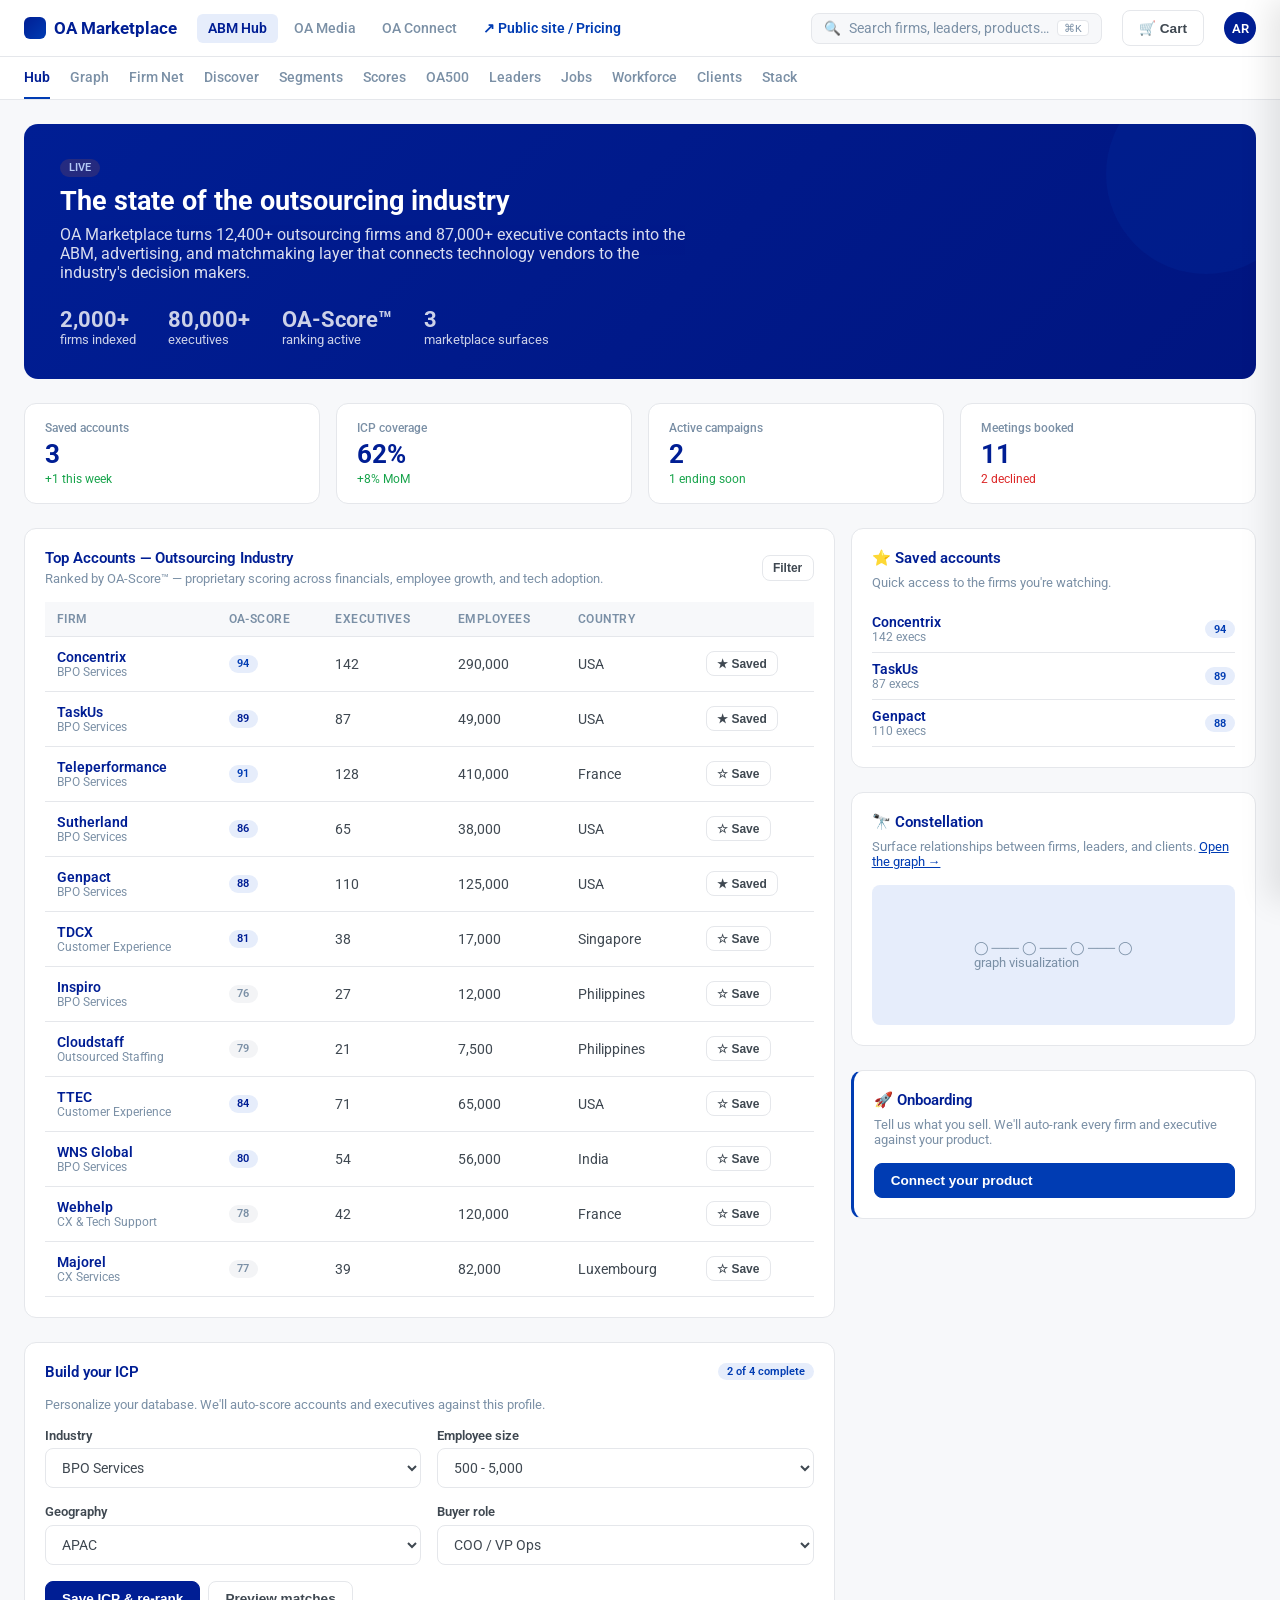
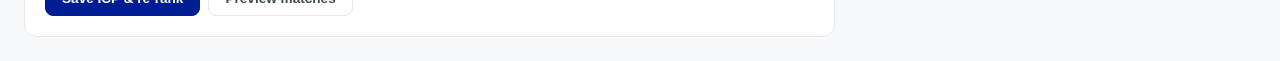
==== commit 08ca3d49: "Remove marketplace strip from ABM Hub; swap Premium Meeting Credit for Weekly Newsletter Insertion (" ====
--- a/index.html
+++ b/index.html
@@ -43,39 +43,6 @@
           <div class="oa-hero-stat"><strong>OA-Score™</strong>ranking active</div>
           <div class="oa-hero-stat"><strong>3</strong>marketplace surfaces</div>
         </div>
-      </div>
-
-      <!-- Marketplace shortcuts -->
-      <h2 class="oa-section-title">Marketplace</h2>
-      <p class="oa-section-sub">Three ways advertisers reach the outsourcing buying committee.</p>
-      <div class="oa-grid oa-grid-3 oa-mb-3">
-        <a href="index.html" class="oa-card" style="text-decoration:none;border-left:3px solid #001E94">
-          <div class="oa-flex-between oa-mb-1">
-            <span class="oa-badge">Part 1</span>
-            <span class="oa-badge oa-badge-green">Active</span>
-          </div>
-          <h3 class="oa-card-title">ABM Hub</h3>
-          <p class="oa-card-sub">Search firms, build ICPs, surface decision makers and intent signals across the industry.</p>
-          <div class="oa-text-xs oa-text-muted">You are here →</div>
-        </a>
-        <a href="marketplace.html" class="oa-card" style="text-decoration:none;border-left:3px solid #003CB3">
-          <div class="oa-flex-between oa-mb-1">
-            <span class="oa-badge oa-badge-orange">Part 2</span>
-            <span class="oa-badge">Preview-first checkout</span>
-          </div>
-          <h3 class="oa-card-title">OA Media</h3>
-          <p class="oa-card-sub">Buy guest posts, display ads, and newsletter insertions — with live preview before checkout.</p>
-          <div class="oa-text-xs oa-text-muted">Open marketplace →</div>
-        </a>
-        <a href="meetings.html" class="oa-card" style="text-decoration:none;border-left:3px solid #16A34A">
-          <div class="oa-flex-between oa-mb-1">
-            <span class="oa-badge oa-badge-green">Part 3</span>
-            <span class="oa-badge">$300/meeting</span>
-          </div>
-          <h3 class="oa-card-title">OA Connect</h3>
-          <p class="oa-card-sub">Pick from 100+ BPO directors and book intro calls. Refund guaranteed if they decline.</p>
-          <div class="oa-text-xs oa-text-muted">Browse leaders →</div>
-        </a>
       </div>
 
       <!-- Stats -->
